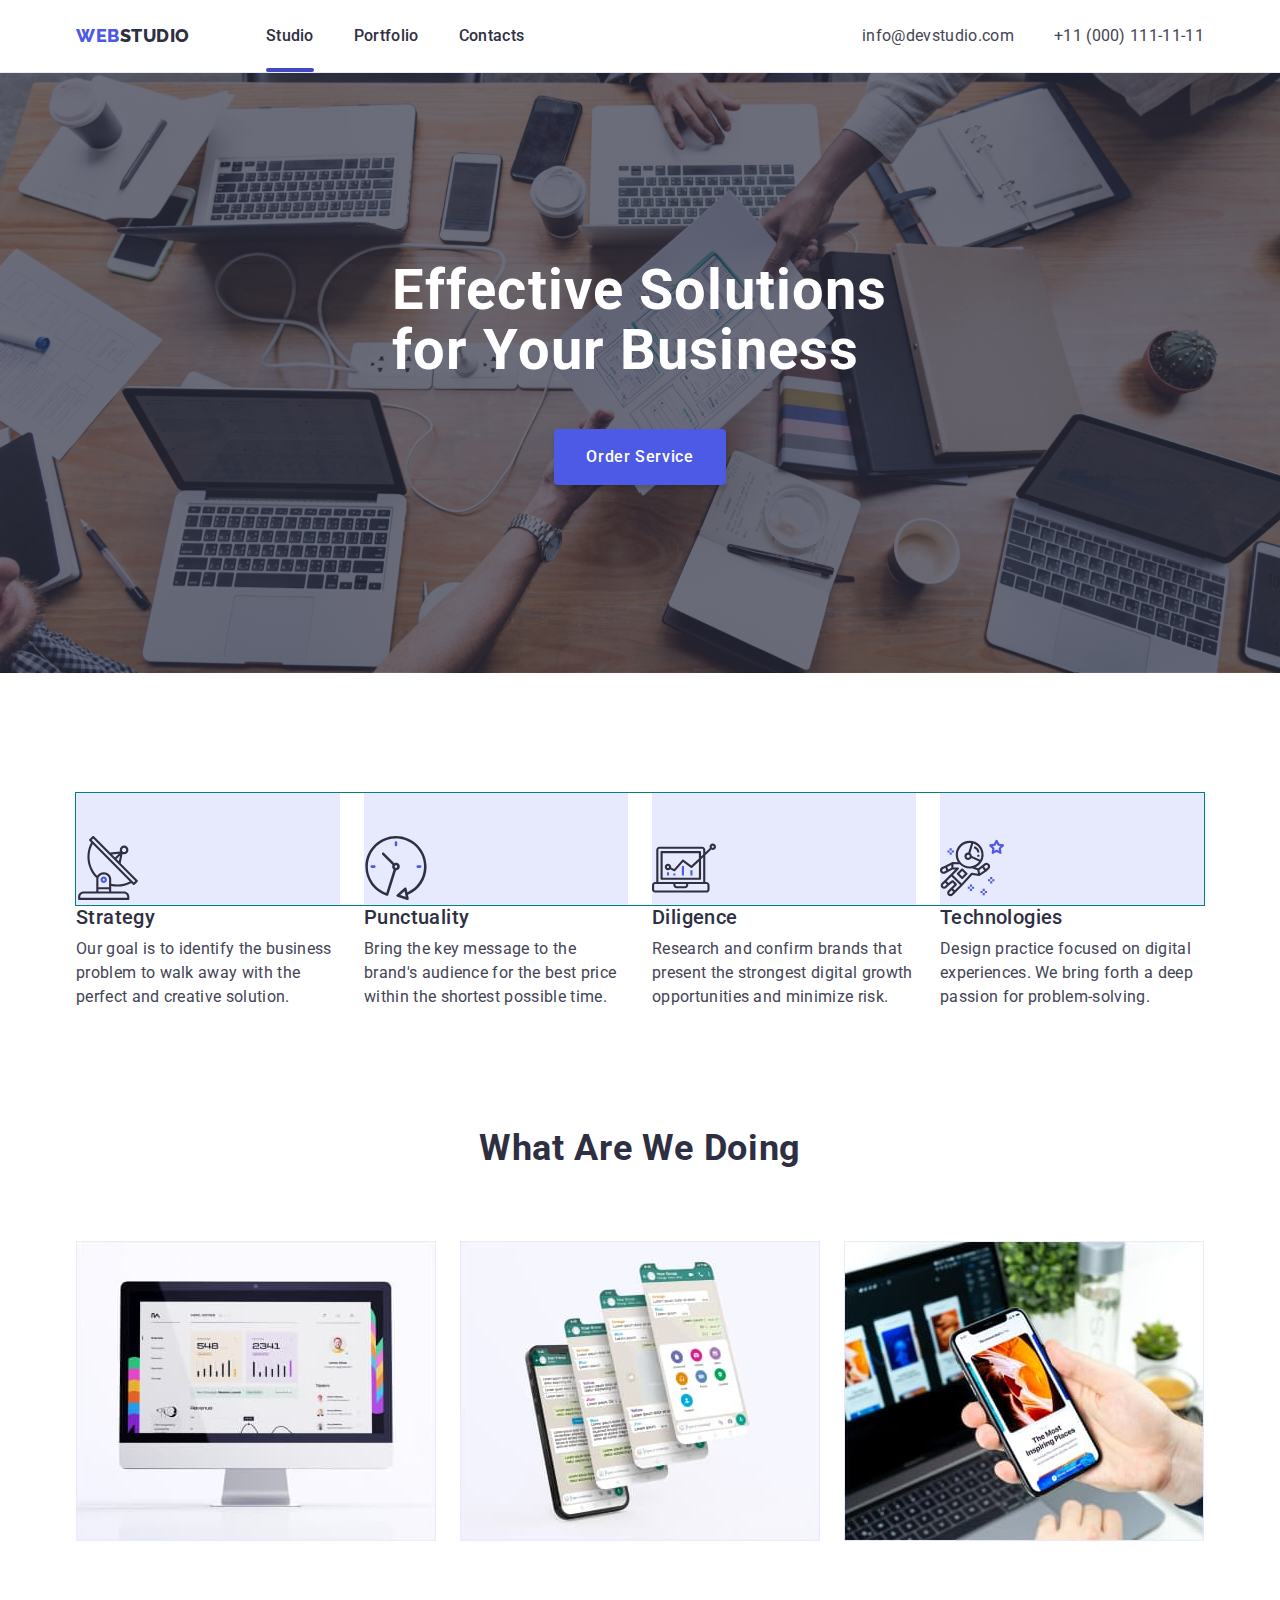
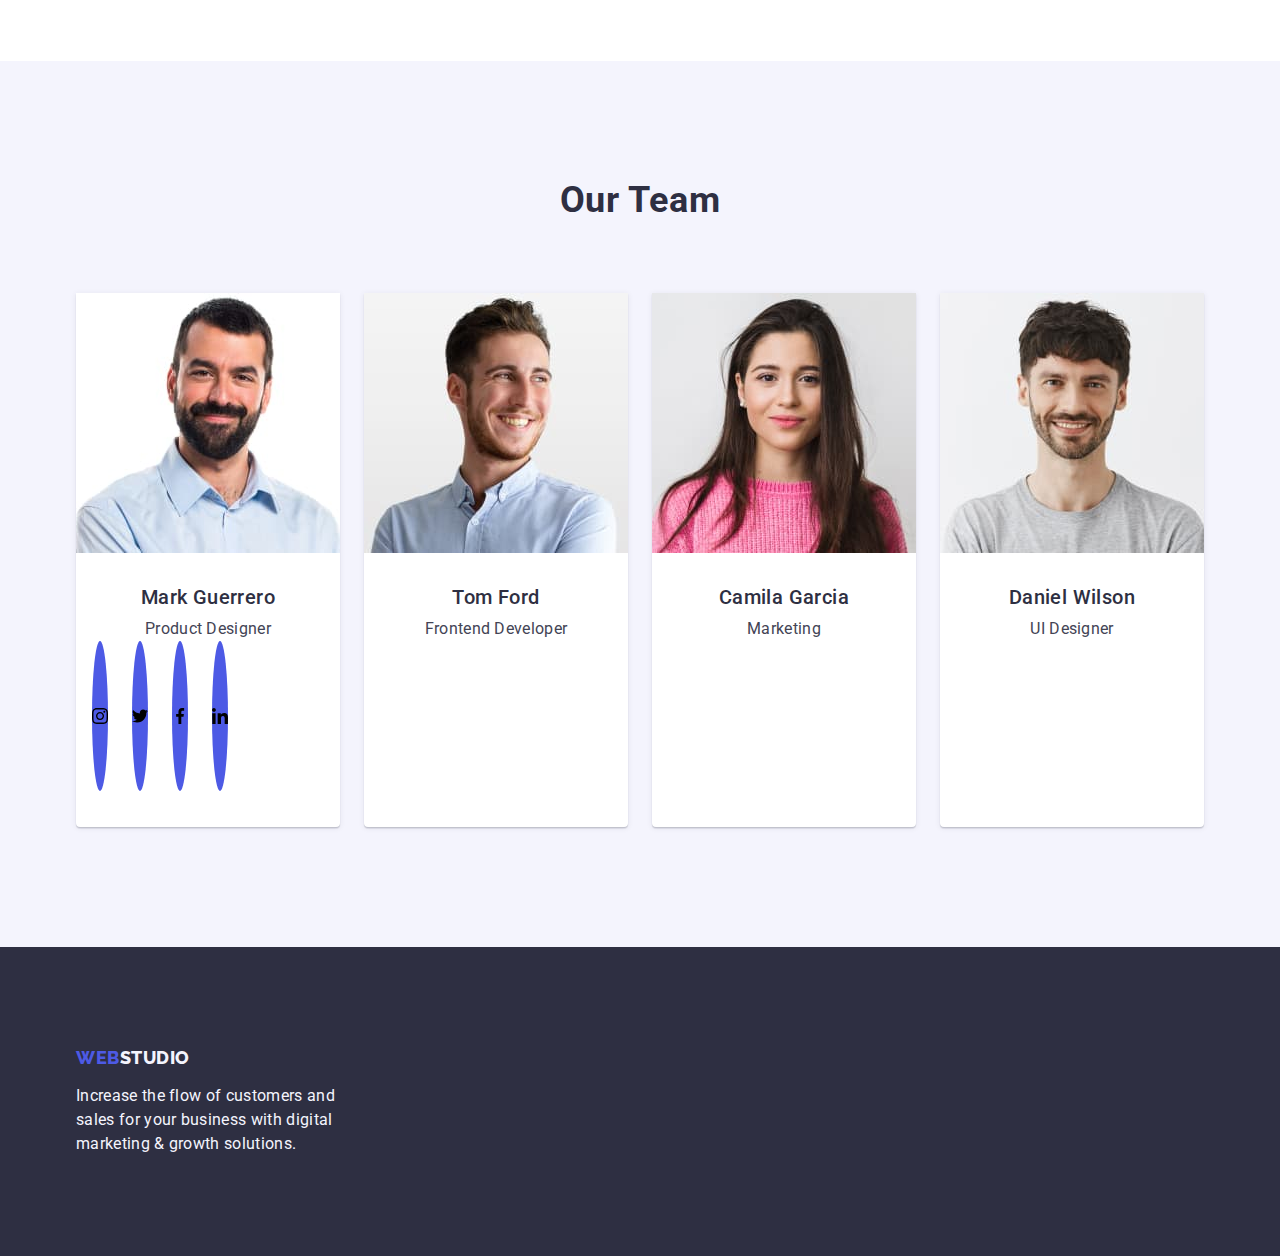
==== index.html @ b16d5a57 "44fuck44" ====
<!DOCTYPE html>
<html lang="en">
<head>
    <meta charset="UTF-8">
    <meta http-equiv="X-UA-Compatible" content="IE=edge">
    <meta name="viewport" content="width=device-width, initial-scale=1.0">
    <title>Homework</title>
<link rel="shortcut icon" href="./images/square-h-solid.svg" type="image/svg">
    <link rel="preconnect" href="https://fonts.googleapis.com">
<link rel="preconnect" href="https://fonts.gstatic.com" crossorigin>
<link href="https://fonts.googleapis.com/css2?family=Raleway:wght@800&family=Roboto:wght@400;500;700&display=swap" rel="stylesheet">
<link rel="stylesheet" href="https://cdn.jsdelivr.net/npm/modern-normalize@1.1.0/modern-normalize.min.css"/>
<link rel="stylesheet" href="./css/styles.css" />
</head>
<body>
    <!-- =============== HEADER =============== -->
<header class="page-header">
    <div class="container header-container">
        <nav class="page-nav">
            <a class="logo" href="./index.html" rel="noopener noreferrer">Web<span class="logo-span">Studio</span>
            </a>
            <ul class="nav-list">
                <li class="nav-item">
                    <a class="nav-link active" href="./index.html" rel="noopener noreferrer">Studio</a>
                </li>
                <li class="nav-item">
                    <a class="nav-link" href="./portfolio.html" rel="noopener noreferrer">Portfolio</a>
                </li>
                <li class="nav-item">
                    <a class="nav-link" href="" rel="noopener noreferrer">Contacts</a>
                </li>
            </ul>
        </nav>
              <address class="page-address">
            <ul class="address-list">
                <li class="address-item">
                    <a class="header-contacts" href="mailto:info@devstudio.com">info@devstudio.com</a>
                </li>
                <li class="address-item">
                    <a class="header-contacts" href="tel:+110001111111">+11 (000) 111-11-11</a>
                </li>
            </ul>
        </address>
    </div>
 </header>
<main>
    <!-- =============== HERO =============== -->
    <section class="hero-section">
      <div class="container">
        <h1 class="hero-title">Effective Solutions <br>for Your Business</h1>
    <button class="hero-btn" type="button">Order Service</button>
</div>
           </section>
    <!-- =============== ADVANTAGES =============== -->
    <section class="advantages-section">
       <div class="container">
        <div class="icon-container">
            <ul class="list-icon-adv">
                <li class="item-icon-adv">
                    <svg class="icon-adv" width="64" heigth="64">
                        <use href="./images/symbol-defs.svg#icon-antenna"></use>
                    </svg>
                </li>
            <li class="item-icon-adv">
                <svg class="icon-adv" width="64" heigth="64">
                    <use href="./images/symbol-defs.svg#icon-clock"></use>
                </svg>
            </li>
            <li class="item-icon-adv">
                <svg class="icon-adv" width="64" heigth="64">
                    <use href="./images/symbol-defs.svg#icon-diagram"></use>
                </svg>
            </li>
            <li class="item-icon-adv">
                <svg class="icon-adv" width="64" heigth="64">
                    <use href="./images/symbol-defs.svg#icon-astronaut"></use>
                </svg>
            </li>
            </ul>
        </div>
        <h2 class="visually-hidden">ADVANTAGES</h2>
        <ul class="advantages-list">
            <li class="advantages-item icon-antena">
                <h3 class="advantages-title">
                    Strategy
                </h3>
                <p class="advantages-suptitle">Our goal is to identify the business
                    problem to walk away with the perfect and creative solution. </p>
            </li>
            <li class="advantages-item">
                <h3 class="advantages-title">
                    Punctuality
                </h3>
                <p class="advantages-suptitle">Bring the key message to the brand's audience for the best price within the
                    shortest possible time.</p>
            </li>
            <li class="advantages-item">
                <h3 class="advantages-title">
                    Diligence
                </h3>
                <p class="advantages-suptitle">Research and confirm brands that present the strongest digital growth
                    opportunities and minimize risk.</p>
            </li>
            <li class="advantages-item">
                <h3 class="advantages-title">
                    Technologies
                </h3>
                <p class="advantages-suptitle">Design practice focused on digital experiences. We bring forth a deep passion for
                    problem-solving.</p>
            </li>
        </ul>
       </div>
    </section>
    <!-- =============== ACTIVITY =============== -->
    <section class="activity-section">
        <div class="container">
            <h2 class="activity-title">What are we doing</h2>
            <ul class="activity-list">
                <li class="activity-item">
                    <img class="activity-img" src="./images/image1.jpg" alt="computer's version" width="360">
                </li>
                <li class="activity-item">
                    <img class="activity-img" src="./images/image2.jpg" alt="massenger's version" width="360">
                </li>
                <li class="activity-item">
                    <img class="activity-img" src="./images/image3.jpg" alt="mobile's version" width="360">
                </li>
            </ul>
        </div>
        </section>
    <!-- =============== OUR TEAM =============== -->
    <section class="team-section">
        <div class="container">
<h2 class="team-title">Our Team</h2>
<ul class="team-list">
    <li class="team-item">
        <img class="team-img" src="./images/image4.jpg" alt="Mark's photo" width="264">
        <div class="names-container">
            <h3 class="team-name">Mark Guerrero</h3>
            <p class="team-suptitle">Product Designer</p>
       <div class="social-icons-container">
        <ul class="social-list-team">
            <li class="social-item-team">
                <svg class="social-icon-team" width="16" heigth="16">
                    <use href="./images/symbol-defs.svg#icon-instagram"></use>
                </svg>
            </li>
            <li class="social-item-team">
                <svg class="social-icon-team" width="16" heigth="16">
                    <use href="./images/symbol-defs.svg#icon-twitter"></use>
                </svg>
            </li>
            <li class="social-item-team">
                <svg class="social-icon-team" width="16" heigth="16">
                    <use href="./images/symbol-defs.svg#icon-facebook"></use>
                </svg>
            </li>
            <li class="social-item-team">
                <svg class="social-icon-team" width="16" heigth="16">
                    <use href="./images/symbol-defs.svg#icon-linkedin"></use>
                </svg>
            </li>
        </ul>
       </div>
        </div>
    </li>
    <li class="team-item">
        <img class="team-img" src="./images/image5.jpg" alt="Tom's photo" width="264">
       <div class="names-container">
        <h3 class="team-name">Tom Ford</h3>
    <p class="team-suptitle">Frontend Developer</p>
</div>
    </li>
    <li class="team-item">
        <img class="team-img" src="./images/image6.jpg" alt="Camila's photo" width="264">
       <div class="names-container">
        <h3 class="team-name">Camila Garcia</h3>
        <p class="team-suptitle">Marketing</p>
       </div>
    </li>
    <li class="team-item">
        <img class="team-img" src="./images/image7.jpg" alt="Daniel's photo" width="264">
       <div class="names-container">
         <h3 class="team-name">Daniel Wilson</h3>
        <p class="team-suptitle">UI Designer</p>
       </div>
    </li>
</ul>
        </div>

    </section>
</main>
<!-- =============== FOOTER =============== -->
    <footer class="footer-section">
       <div class="container">
        <a class="logo-foot" href="./index.html" rel="noopener noreferrer">Web<span class="footer-logo">Studio</span>
        </a>
        <p class="footer-suptitle">Increase the flow of customers and sales for your business with digital marketing & growth
            solutions.</p>
       </div>
    </footer>
 
</body>
</html>
---- css/styles.css ----
:root 
{--main-bg-color: #FFFFFF;
--iris-btn-background: #4D5AE5;
--main-text-color: #2E2F42;
--slate-contacts-color: #434455;
--hover-ocean-color: #404BBF;
--cloud-suptitle-light: #F4F4FD;
--portfolio-button-shadow: #e7e9fc;}

body 
{font-family: "Roboto", sans-serif;
    background-color: var(--main-bg-color);
    color: var(--slate-contacts-color);
font-style: normal;}

a {text-decoration: none;
  }
ul, ol {
  list-style-type: none;
  margin: 0;
  padding: 0;}
h1,
h2,
h3,
h4,
h5,
h6,
p {margin: 0;}

img {overflow: hidden;}

.container 
{ width: 1158px;
margin: 0 auto;
padding: 0 15px;

/* outline: 2px solid teal; */
}

    /* ========= HEADER ========= */
   .page-header 
   {border-bottom: 1px solid var(--portfolio-button-shadow); }
   
   .header-container 
 {
  padding: 0 15px;
display: flex;
align-items: center;
}

.page-nav
{display: flex;
align-items: center;}

.logo 
{ margin-right: 76px;

  font-family: 'Raleway', sans-serif;
    font-weight: 800;
    font-size: 18px;
    line-height: 1.17;
    letter-spacing: 0.03em;
    text-transform: uppercase;
    color: var(--iris-btn-background);    }

    .logo-span
    {  font-family: 'Raleway', sans-serif;
        font-weight: 800;
        font-size: 18px;
        line-height: 1.17;
      letter-spacing: 0.03em;
        text-transform: uppercase;  

        color: var(--main-text-color);
      }

.nav-list
{display: flex;
gap: 40px;

}

.nav-item {}

 .nav-link 
 { padding-top: 24px;
  padding-bottom: 24px;
  display: block;

  position: relative;

  font-weight: 500;
    font-size: 16px;
    line-height: 1.5;
    letter-spacing: 0.02em;
  
    color: var(--main-text-color);}

    .nav-link:hover,
        .nav-link:focus 
        {color: var(--hover-ocean-color);}

  .active::after {
  content: "";
   background-color: var(--hover-ocean-color);
   left: 0;
   margin-top: 20px;
   display: block;
  position: absolute;
   width: 100%;
   border-radius: 2px;
   height: 4px;                }

    .page-address
    {font-style: normal;
      margin-left: auto;
  }

    .address-list {display: flex; 
    gap: 40px; 
   }
      
    .header-contacts
    {   font-weight: 400;
        font-size: 16px;
        line-height: 1.5;
        letter-spacing: 0.02em;
        color: var(--slate-contacts-color);
     }

.header-contacts:hover,
.header-contacts:focus 
{color: var(--hover-ocean-color);}

        /* ========= HERO ========= */

 .hero-section
   {background-color: var(--main-text-color);
  background-image: linear-gradient(rgba(46, 47, 66, 0.7),
      rgba(46, 47, 66, 0.7)), url(../images/people-office.png);
  background-repeat: no-repeat;
  background-position: center;
  background-size: cover;

  padding: 188px 0;
  max-width: 1440px;
  margin: 0 auto;
  }  
    /* linear-gradient(to bottom, rgba(46, 47, 66, 0.7)), */

 .hero-title 
  {font-weight: 700;
    font-size: 56px;
    line-height: 1.07;
    max-width: 496px;
    letter-spacing: 0.02em;
    color: var(--main-bg-color);
  margin: 0 auto;
}

    .hero-btn
    {font-family: "Roboto", sans-serif;
    display: inline-block;
  margin: 0 auto;
border: none;
  margin-top: 48px;
  display: block;
  
font-weight: 500;
    font-size: 16px;
  line-height: 1.5;
    letter-spacing: 0.04em;
  color: var(--main-bg-color);
    background-color: var(--iris-btn-background);
    cursor: pointer; 
box-shadow: 0px 4px 4px rgba(0, 0, 0, 0.15);
      border-radius: 4px;
     padding: 16px 32px;
     height: 56px;
     min-width: 169px;
   }
                  
  .hero-btn:hover,
  .hero-btn:focus
        { background-color: var(--hover-ocean-color);
        border: 1px solid transparent;} 

        /* ========= ADVANTAGES ========= */
  .advantages-section 
  {padding-top: 120px;
  padding-bottom: 120px; }

  .icon-container
  {align-items: center;
    justify-content: center;}

  .list-icon-adv
  {display: flex;
  gap: 24px;
outline: 1px solid teal;}

.item-icon-adv
{width: 264px;
height: 112px;
background-color: var(--portfolio-button-shadow);}

.icon-adv
{}


.visually-hidden
 {position: absolute;
  width: 1px;
  height: 1px;
  margin: -1px;
  border: 0;
  padding: 0;
  white-space: nowrap;
  clip-path: inset(100%);
  clip: rect(0 0 0 0);
  overflow: hidden;}

        .advantages-list 
        {display: flex;
            gap: 24px;
          
          }

  .advantages-item {width: 264px;}

  /* .advantages-item::before
  {content: "";
    display: block;
    height: 112px;
  
        background-position: center;
      background-size: contain;
      background-repeat: no-repeat;
    background-color: var(--cloud-suptitle-light);  }

.icon-antena::before
{background-image: url(../images/antenna.svg);} */

        .advantages-title
        {font-weight: 500;
          font-size: 20px;
          line-height: 1.2;
          letter-spacing: 0.02em;      
          color: var(--main-text-color);
        margin-bottom: 8px;}

          .advantages-suptitle
          {font-weight: 400;
            font-size: 16px;
            line-height: 1.5;
           letter-spacing: 0.02em;
           color: var(--slate-contacts-color);}

           /* ========= ACTIVITY ========= */
.activity-section {padding-bottom: 120px;}

.activity-title
{font-weight: 700;
  font-size: 36px;
  line-height: 1.11;
  text-align: center;
  letter-spacing: 0.02em;
  text-transform: capitalize;
  color: var(--main-text-color);
margin-bottom: 72px;}

.activity-list
 {
   display: flex;
   gap: 24px;
 }
 
 .activity-img 
 {display: block;}

 /* ========= OUR TEAM ========= */
.team-section 
{background-color: var(--cloud-suptitle-light);
 padding-top: 120px;
 padding-bottom: 120px; 
}

.team-title
{font-weight: 700;
  font-size: 36px;
  line-height: 1.11;
  text-align: center;
  letter-spacing: 0.02em;
  text-transform: capitalize;
  color: var(--main-text-color);
margin-bottom: 72px;}

  .team-list  
  {display: flex;
     gap: 24px;   }
  
.team-img 
{display: block;}

  .team-item {background-color: var(--main-bg-color);
    border-radius: 0px 0px 4px 4px;
    box-shadow: 0px 1px 6px rgba(46, 47, 66, 0.08), 
    0px 1px 1px rgba(46, 47, 66, 0.16),
   0px 2px 1px rgba(46, 47, 66, 0.08);

  width: calc((100% - 72px) / 4);}

.names-container 
{padding: 32px 16px;}

  .team-name
  {font-weight: 500;
    font-size: 20px;
    line-height: 24px;
    text-align: center;
    letter-spacing: 0.02em;
      color: var(--main-text-color);
   
  margin-bottom: 8px;}

      .team-suptitle
      {font-weight: 400;
      font-size: 16px;
    line-height: 24px;
     text-align: center;
    letter-spacing: 0.02em;
      color: var(--slate-contacts-color);}

      .social-icons-container
      {width: 192px;
}

.social-list-team {
  display: flex;
  gap: 24px;
  width: 192px;

  }
  .social-icon-team
  {background-color: var(--iris-btn-background);
    border-radius: 50%;

   }

/* ========= FOOTER ========= */
.footer-section
{background-color: var(--main-text-color);
padding: 100px 0 ;
}

.logo-foot
{font-family: 'Raleway', sans-serif;
  font-weight: 800;
  font-size: 18px;
  line-height: 1.17;
  letter-spacing: 0.03em;
  text-transform: uppercase;
  color: var(--iris-btn-background);
display: inline-block;

margin-bottom: 16px;
}

  .footer-logo
  {font-family: 'Raleway', sans-serif;
    font-weight: 800;
    font-size: 18px;
    line-height: 1.17;
         letter-spacing: 0.03em;
    text-transform: uppercase;
      color: var(--cloud-suptitle-light);}

  .footer-suptitle
  {font-weight: 400;
    font-size: 16px;
    line-height: 1.5; 
    letter-spacing: 0.02em;
    color: var(--cloud-suptitle-light);
  width: 264px;
}

    /* ========= PORTFOLIO ========= */
.portfolio-section 
{padding-top: 96px;
  padding-bottom: 120px;}

.portfolio-btn-list 
{display: flex;
justify-content: center;
  gap: 24px;
margin-bottom: 72px;
}
  
.portfolio-btn
    {font-family: "Roboto", sans-serif;
      display: inline-block;
      font-weight: 500;
      font-size: 16px;
      line-height: 1.5;
      letter-spacing: 0.04em;
  border-radius: 4px;
          color: var(--iris-btn-background);
        background-color: var(--cloud-suptitle-light);
      cursor: pointer;
    padding: 12px 24px; 
  border: 1px solid #E7E9FC;
        }

      .portfolio-btn:hover,
      .portfolio-btn:focus
      {background-color: var(--hover-ocean-color);
        color: var(--main-bg-color); 
    box-shadow: 0px 3px 1px rgba(0, 0, 0, 0.1), 
    0px 2px 1px rgba(0, 0, 0, 0.08), 
    0px 2px 2px rgba(0, 0, 0, 0.12);
       border: transparent;
       }

.portfolio-image-list
{display: flex;
flex-wrap: wrap;
column-gap: 24px;
row-gap: 48px;}

.portfolio-image
{display: block;}

.port-text-container 
{padding: 32px 16px;
border: 1px solid var(--portfolio-button-shadow);
border-top: none;}

.portfolio-image-item
{border: 1px solid var(--portfolio-button-shadow);
  width: calc((100% - 48px) / 3);
}

.portfolio-image-title
{font-weight: 500;
  font-size: 20px;
  line-height: 1.2;
  letter-spacing: 0.02em;
  color: var(--main-text-color);
margin-bottom: 8px;}

  .portfolio-image-suptitle
  {font-weight: 400;
    font-size: 16px;
    line-height: 1.5;
      letter-spacing: 0.02em;
      color: var(--slate-contacts-color);
    }
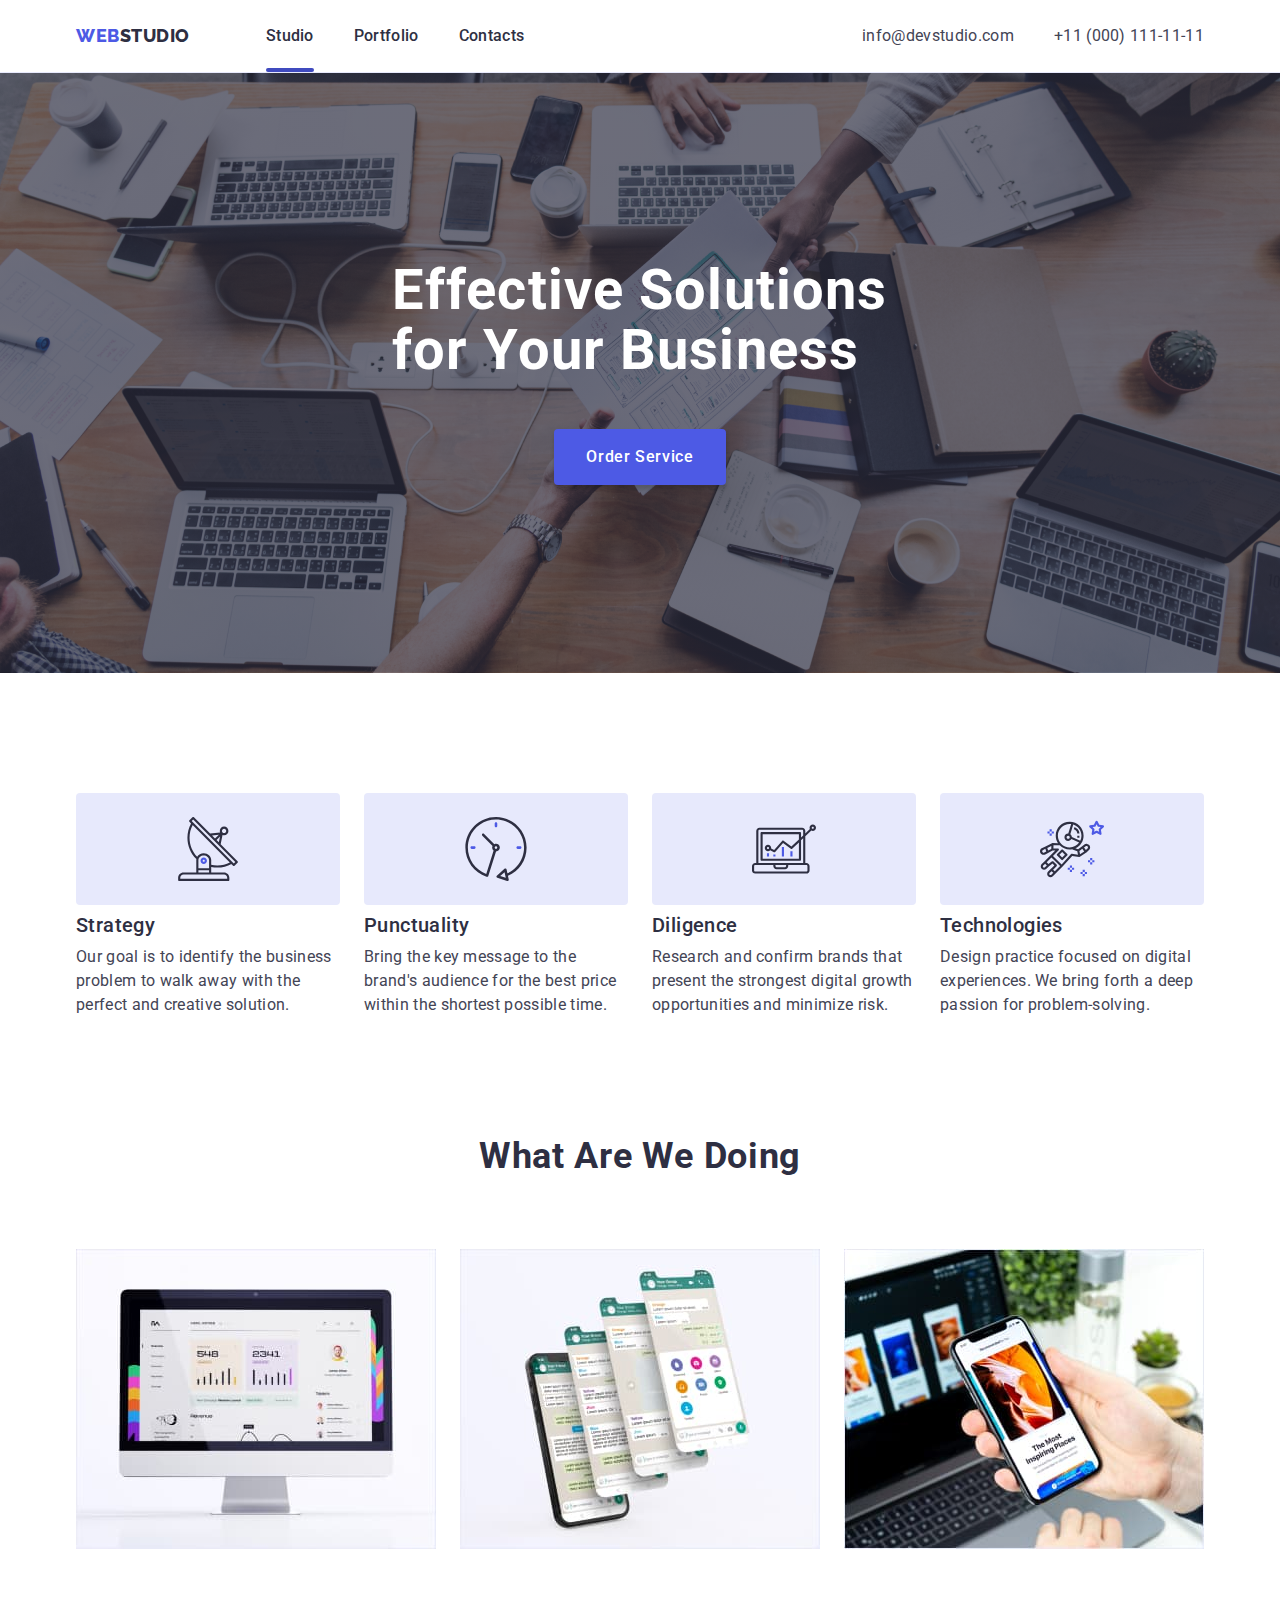
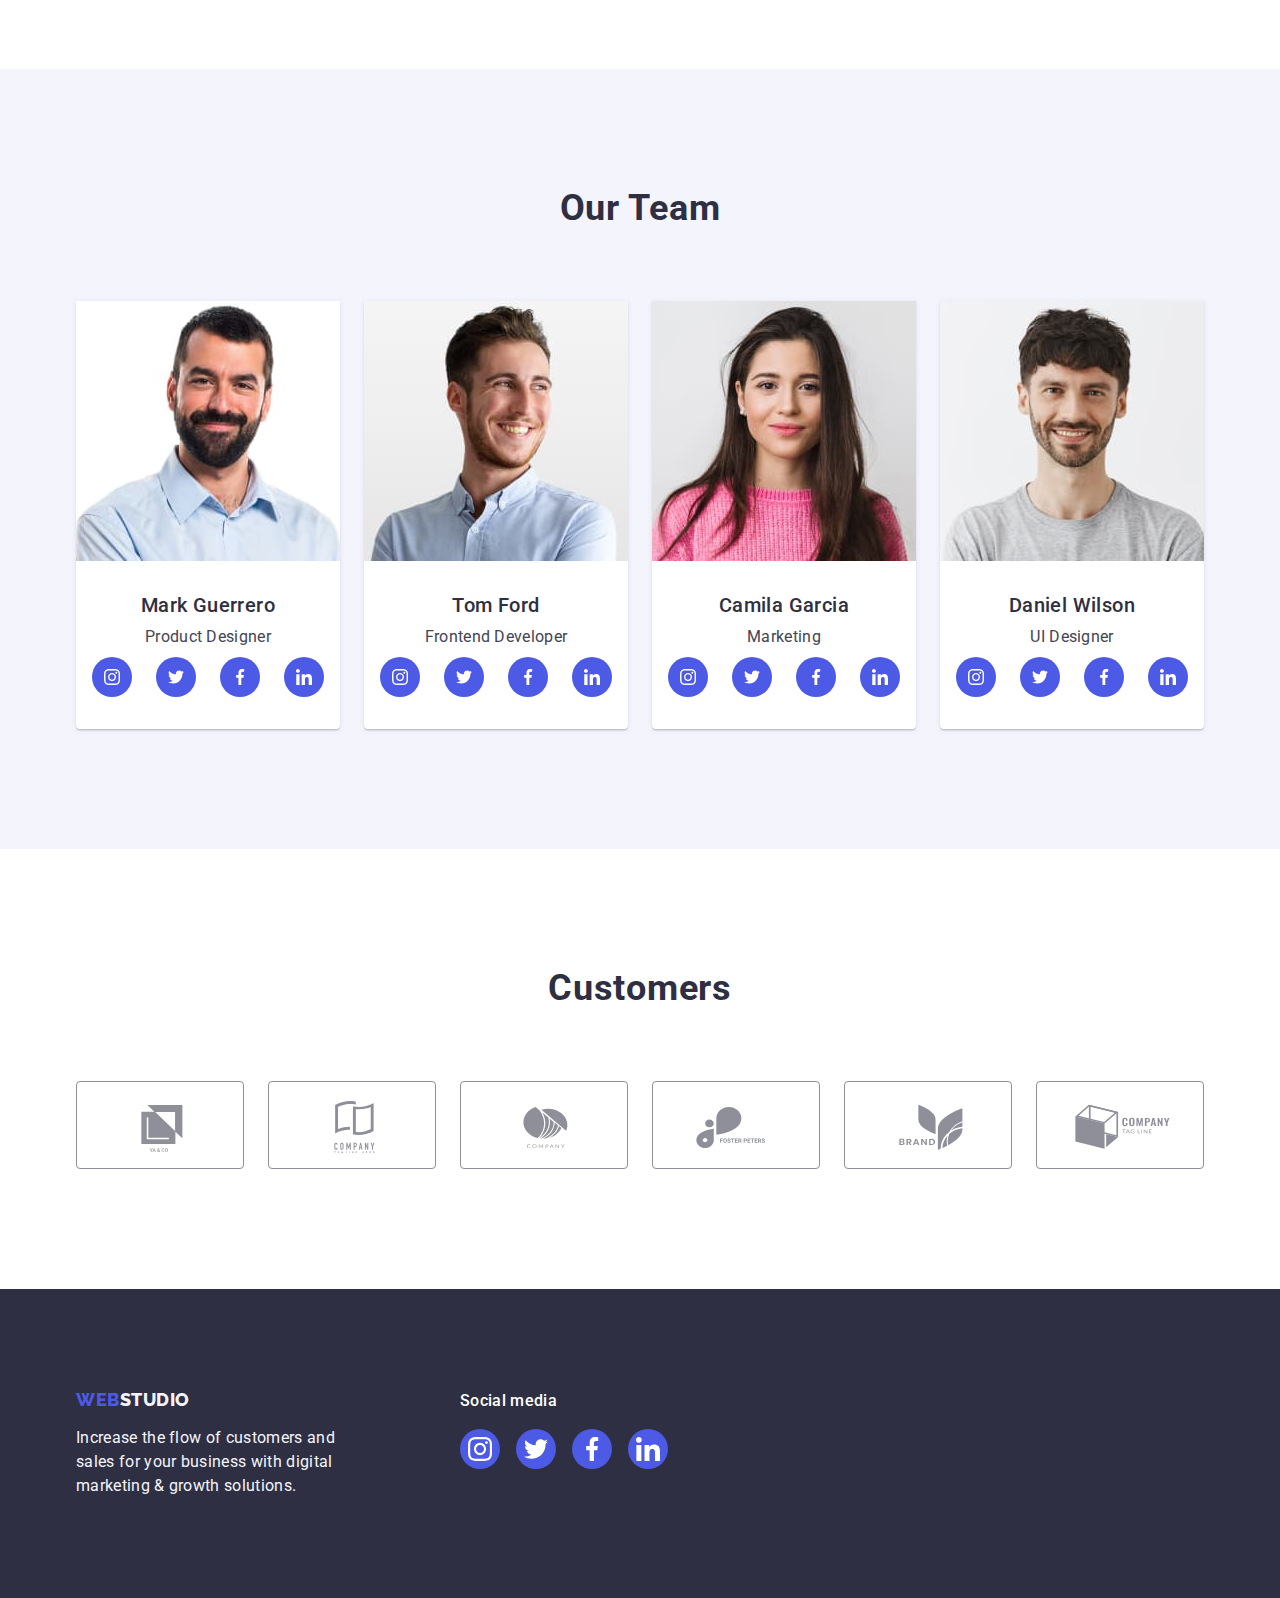
==== commit 1e1bf650: "4444" ====
--- a/index.html
+++ b/index.html
@@ -17,7 +17,7 @@
 <header class="page-header">
     <div class="container header-container">
         <nav class="page-nav">
-            <a class="logo" href="./index.html" rel="noopener noreferrer">Web<span class="logo-span">Studio</span>
+            <a class="logo .icon-compass" href="./index.html" rel="noopener noreferrer">Web<span class="logo-span">Studio</span>
             </a>
             <ul class="nav-list">
                 <li class="nav-item">
@@ -54,33 +54,13 @@
     <!-- =============== ADVANTAGES =============== -->
     <section class="advantages-section">
        <div class="container">
-        <div class="icon-container">
-            <ul class="list-icon-adv">
-                <li class="item-icon-adv">
-                    <svg class="icon-adv" width="64" heigth="64">
-                        <use href="./images/symbol-defs.svg#icon-antenna"></use>
-                    </svg>
-                </li>
-            <li class="item-icon-adv">
-                <svg class="icon-adv" width="64" heigth="64">
-                    <use href="./images/symbol-defs.svg#icon-clock"></use>
-                </svg>
-            </li>
-            <li class="item-icon-adv">
-                <svg class="icon-adv" width="64" heigth="64">
-                    <use href="./images/symbol-defs.svg#icon-diagram"></use>
-                </svg>
-            </li>
-            <li class="item-icon-adv">
-                <svg class="icon-adv" width="64" heigth="64">
-                    <use href="./images/symbol-defs.svg#icon-astronaut"></use>
-                </svg>
-            </li>
-            </ul>
-        </div>
-        <h2 class="visually-hidden">ADVANTAGES</h2>
+               <h2 class="visually-hidden">ADVANTAGES</h2>
         <ul class="advantages-list">
             <li class="advantages-item icon-antena">
+                <div class="icon-container">
+                    <svg class="icon-adv" width="64" heigth="64">
+                        <use href="./images/icons.svg#icon-antenna"></use>
+                    </svg></div>
                 <h3 class="advantages-title">
                     Strategy
                 </h3>
@@ -88,6 +68,11 @@
                     problem to walk away with the perfect and creative solution. </p>
             </li>
             <li class="advantages-item">
+                <div class="icon-container">
+                    <svg class="icon-adv" width="64" heigth="64">
+                        <use href="./images/icons.svg#icon-clock"></use>
+                    </svg>
+                </div>
                 <h3 class="advantages-title">
                     Punctuality
                 </h3>
@@ -95,6 +80,11 @@
                     shortest possible time.</p>
             </li>
             <li class="advantages-item">
+                <div class="icon-container">
+                    <svg class="icon-adv" width="64" heigth="64">
+                        <use href="./images/icons.svg#icon-diagram"></use>
+                    </svg>
+                </div>
                 <h3 class="advantages-title">
                     Diligence
                 </h3>
@@ -102,6 +92,11 @@
                     opportunities and minimize risk.</p>
             </li>
             <li class="advantages-item">
+                <div class="icon-container">
+                    <svg class="icon-adv" width="64" heigth="64">
+                        <use href="./images/icons.svg#icon-astronaut"></use>
+                    </svg>
+                </div>
                 <h3 class="advantages-title">
                     Technologies
                 </h3>
@@ -138,30 +133,53 @@
         <div class="names-container">
             <h3 class="team-name">Mark Guerrero</h3>
             <p class="team-suptitle">Product Designer</p>
-       <div class="social-icons-container">
-        <ul class="social-list-team">
-            <li class="social-item-team">
-                <svg class="social-icon-team" width="16" heigth="16">
-                    <use href="./images/symbol-defs.svg#icon-instagram"></use>
-                </svg>
-            </li>
-            <li class="social-item-team">
-                <svg class="social-icon-team" width="16" heigth="16">
-                    <use href="./images/symbol-defs.svg#icon-twitter"></use>
-                </svg>
-            </li>
-            <li class="social-item-team">
-                <svg class="social-icon-team" width="16" heigth="16">
-                    <use href="./images/symbol-defs.svg#icon-facebook"></use>
-                </svg>
-            </li>
-            <li class="social-item-team">
-                <svg class="social-icon-team" width="16" heigth="16">
-                    <use href="./images/symbol-defs.svg#icon-linkedin"></use>
-                </svg>
-            </li>
-        </ul>
-       </div>
+            <!-- =============== SOCIAL's 4 icons =============== -->
+                                    <ul class="social-list-team">
+                <li class="social-item-team">
+                    <a class="social-link-team" 
+                    href=""  
+                    rel="noopener noreferrer" 
+                    target="_blank"
+                    aria-label="link to instagram">
+                        <svg class="social-icon-team" width="16" height="16">
+                            <use href="./images/icons.svg#icon-instagram"></use>
+                        </svg>
+                    </a>
+                </li>
+                <li class="social-item-team">
+                    <a class="social-link-team" 
+                    href="" r
+                    el="noopener noreferrer" 
+                    target="_blank"
+                    aria-label="link to twitter">
+                        <svg class="social-icon-team" width="16" height="16">
+                            <use href="./images/icons.svg#icon-twitter"></use>
+                        </svg>
+                    </a>
+                </li>
+                <li class="social-item-team">
+                    <a class="social-link-team" 
+                    href="" r
+                    el="noopener noreferrer" 
+                    target="_blank"
+                    aria-label="link to facebook">
+                        <svg class="social-icon-team" width="16" height="16">
+                            <use href="./images/icons.svg#icon-facebook"></use>
+                        </svg>
+                    </a>            
+                </li>
+                              <li class="social-item-team">
+                    <a class="social-link-team" 
+                    href="" r
+                    el="noopener noreferrer" 
+                    target="_blank"
+                    aria-label="link to linkedin">
+                        <svg class="social-icon-team" width="16" height="16">
+                            <use href="./images/icons.svg#icon-linkedin"></use>
+                        </svg>
+                    </a>
+                            </li>
+            </ul>
         </div>
     </li>
     <li class="team-item">
@@ -169,6 +187,53 @@
        <div class="names-container">
         <h3 class="team-name">Tom Ford</h3>
     <p class="team-suptitle">Frontend Developer</p>
+    <!-- =============== SOCIAL's 4 icons =============== -->
+                                  <ul class="social-list-team">
+                <li class="social-item-team">
+                    <a class="social-link-team" 
+                    href=""  
+                    rel="noopener noreferrer" 
+                    target="_blank"
+                    aria-label="link to instagram">
+                        <svg class="social-icon-team" width="16" height="16">
+                            <use href="./images/icons.svg#icon-instagram"></use>
+                        </svg>
+                    </a>
+                </li>
+                <li class="social-item-team">
+                    <a class="social-link-team" 
+                    href="" r
+                    el="noopener noreferrer" 
+                    target="_blank"
+                    aria-label="link to twitter">
+                        <svg class="social-icon-team" width="16" height="16">
+                            <use href="./images/icons.svg#icon-twitter"></use>
+                        </svg>
+                    </a>
+                </li>
+                <li class="social-item-team">
+                    <a class="social-link-team" 
+                    href="" r
+                    el="noopener noreferrer" 
+                    target="_blank"
+                    aria-label="link to facebook">
+                        <svg class="social-icon-team" width="16" height="16">
+                            <use href="./images/icons.svg#icon-facebook"></use>
+                        </svg>
+                    </a>            
+                </li>
+                              <li class="social-item-team">
+                    <a class="social-link-team" 
+                    href="" r
+                    el="noopener noreferrer" 
+                    target="_blank"
+                    aria-label="link to linkedin">
+                        <svg class="social-icon-team" width="16" height="16">
+                            <use href="./images/icons.svg#icon-linkedin"></use>
+                        </svg>
+                    </a>
+                            </li>
+            </ul>
 </div>
     </li>
     <li class="team-item">
@@ -176,6 +241,37 @@
        <div class="names-container">
         <h3 class="team-name">Camila Garcia</h3>
         <p class="team-suptitle">Marketing</p>
+        <!-- =============== SOCIAL's 4 icons =============== -->
+                                  <ul class="social-list-team">
+            <li class="social-item-team">
+                <a class="social-link-team" href="" rel="noopener noreferrer" target="_blank" aria-label="link to instagram">
+                    <svg class="social-icon-team" width="16" height="16">
+                        <use href="./images/icons.svg#icon-instagram"></use>
+                    </svg>
+                </a>
+            </li>
+            <li class="social-item-team">
+                <a class="social-link-team" href="" r el="noopener noreferrer" target="_blank" aria-label="link to twitter">
+                    <svg class="social-icon-team" width="16" height="16">
+                        <use href="./images/icons.svg#icon-twitter"></use>
+                    </svg>
+                </a>
+            </li>
+            <li class="social-item-team">
+                <a class="social-link-team" href="" r el="noopener noreferrer" target="_blank" aria-label="link to facebook">
+                    <svg class="social-icon-team" width="16" height="16">
+                        <use href="./images/icons.svg#icon-facebook"></use>
+                    </svg>
+                </a>
+            </li>
+            <li class="social-item-team">
+                <a class="social-link-team" href="" r el="noopener noreferrer" target="_blank" aria-label="link to linkedin">
+                    <svg class="social-icon-team" width="16" height="16">
+                        <use href="./images/icons.svg#icon-linkedin"></use>
+                    </svg>
+                </a>
+            </li>
+        </ul>
        </div>
     </li>
     <li class="team-item">
@@ -183,20 +279,137 @@
        <div class="names-container">
          <h3 class="team-name">Daniel Wilson</h3>
         <p class="team-suptitle">UI Designer</p>
+        <!-- =============== SOCIAL's 4 icons =============== -->
+                                  <ul class="social-list-team">
+            <li class="social-item-team">
+                <a class="social-link-team" href="" rel="noopener noreferrer" target="_blank" aria-label="link to instagram">
+                    <svg class="social-icon-team" width="16" height="16">
+                        <use href="./images/icons.svg#icon-instagram"></use>
+                    </svg>
+                </a>
+            </li>
+            <li class="social-item-team">
+                <a class="social-link-team" href="" rel="noopener noreferrer" target="_blank" aria-label="link to twitter">
+                    <svg class="social-icon-team" width="16" height="16">
+                        <use href="./images/icons.svg#icon-twitter"></use>
+                    </svg>
+                </a>
+            </li>
+            <li class="social-item-team">
+                <a class="social-link-team" href="" rel="noopener noreferrer" target="_blank" aria-label="link to facebook">
+                    <svg class="social-icon-team" width="16" height="16">
+                        <use href="./images/icons.svg#icon-facebook"></use>
+                    </svg>
+                </a>
+            </li>
+            <li class="social-item-team">
+                <a class="social-link-team" href="" rel="noopener noreferrer" target="_blank" aria-label="link to linkedin">
+                    <svg class="social-icon-team" width="16" height="16">
+                        <use href="./images/icons.svg#icon-linkedin"></use>
+                    </svg>
+                </a>
+            </li>
+        </ul>
        </div>
     </li>
 </ul>
         </div>
-
     </section>
+<!-- =============== CUSTOMERS =============== -->
+<section class="customers-section">
+    <div class="container">
+        <h2 class="customers-title">Customers</h2>
+        <ul class="customers-list">
+            <li class="customers-item">
+                <a class="customers-link" href="" rel="noopener noreferrer" target="_blank">
+                    <svg class="customers-icon" width="104" height="56">
+                        <use href="./images/icons.svg#icon-logo_cust1"></use>
+                    </svg>
+                </a>
+            </li>
+            <li class="customers-item">
+                 <a class="customers-link" href="" rel="noopener noreferrer" target="_blank">
+                    <svg class="customers-icon" width="104" height="56">
+                    <use href="./images/icons.svg#icon-logo_cust2"></use>
+                    </svg>
+                </a>
+            </li>
+            <li class="customers-item">
+                 <a class="customers-link" href="" rel="noopener noreferrer" target="_blank">
+                    <svg class="customers-icon" width="104" height="56">
+                        <use href="./images/icons.svg#icon-logo_cust3"></use>
+                    </svg>
+                </a>
+            </li>
+            <li class="customers-item">
+                 <a class="customers-link" href="" rel="noopener noreferrer" target="_blank">
+                    <svg class="customers-icon" width="104" height="56">
+                        <use href="./images/icons.svg#icon-logo_cust4"></use>
+                    </svg>
+                </a>
+            </li>
+            <li class="customers-item">
+                 <a class="customers-link" href="" rel="noopener noreferrer" target="_blank">
+                    <svg class="customers-icon" width="104" height="56">
+                        <use href="./images/icons.svg#icon-logo_cust5"></use>
+                    </svg>
+                </a>
+            </li>
+            <li class="customers-item">
+                 <a class="customers-link" href="" rel="noopener noreferrer" target="_blank">
+                    <svg class="customers-icon" width="104" height="56">
+                    <use href="./images/icons.svg#icon-logo_cust6"></use>
+                    </svg>
+                </a>
+            </li>
+        </ul>
+    </div>
+</section>
 </main>
 <!-- =============== FOOTER =============== -->
     <footer class="footer-section">
-       <div class="container">
+       <div class="container footer-container">
+        <!-- ___________ logo + text _____________ -->
+      <div class="foot-logo-container">
         <a class="logo-foot" href="./index.html" rel="noopener noreferrer">Web<span class="footer-logo">Studio</span>
         </a>
         <p class="footer-suptitle">Increase the flow of customers and sales for your business with digital marketing & growth
             solutions.</p>
+      </div>
+            <!-- ____________ footer social ____________ -->
+           <div class="social-container">
+            <p class="footer-social-suptitle">Social media</p>
+            <ul class="social-list-foot">
+                <li class="social-item-foot">
+                    <a class="social-link-foot" href="" rel="noopener noreferrer" target="_blank" aria-label="link to instagram">
+                        <svg class="social-icon-foot" width="24" height="24">
+                            <use href="./images/icons.svg#icon-instagram"></use>
+                        </svg>
+                    </a>
+                </li>
+                <li class="social-item-foot">
+                    <a class="social-link-foot" href="" rel="noopener noreferrer" target="_blank" aria-label="link to twitter">
+                        <svg class="social-icon-foot" width="24" height="24">
+                            <use href="./images/icons.svg#icon-twitter"></use>
+                        </svg>
+                    </a>
+                </li>
+                <li class="social-item-foot">
+                    <a class="social-link-foot" href="" rel="noopener noreferrer" target="_blank" aria-label="link to facebook">
+                        <svg class="social-icon-foot" width="24" height="24">
+                            <use href="./images/icons.svg#icon-facebook"></use>
+                        </svg>
+                    </a>
+                </li>
+                <li class="social-item-foot">
+                    <a class="social-link-foot" href="" rel="noopener noreferrer" target="_blank" aria-label="link to linkedin">
+                        <svg class="social-icon-foot" width="24" height="24">
+                            <use href="./images/icons.svg#icon-linkedin"></use>
+                        </svg>
+                    </a>
+                </li>
+            </ul>
+           </div>
        </div>
     </footer>
  
--- a/css/styles.css
+++ b/css/styles.css
@@ -5,13 +5,17 @@
 --slate-contacts-color: #434455;
 --hover-ocean-color: #404BBF;
 --cloud-suptitle-light: #F4F4FD;
---portfolio-button-shadow: #e7e9fc;}
+--portfolio-button-shadow: #e7e9fc;
+--slate-customers-color: #8E8F99;
+--green-hover-icons: #31D0AA;
+--transition: 250ms cubic-bezier(0.4, 0, 0.2, 1);}
 
 body 
 {font-family: "Roboto", sans-serif;
     background-color: var(--main-bg-color);
     color: var(--slate-contacts-color);
-font-style: normal;}
+font-style: normal;
+}
 
 a {text-decoration: none;
   }
@@ -27,7 +31,10 @@
 h6,
 p {margin: 0;}
 
-img {overflow: hidden;}
+img {overflow: hidden;
+display: block;
+width: 100%;
+height: auto;}
 
 .container 
 { width: 1158px;
@@ -39,14 +46,18 @@
 
     /* ========= HEADER ========= */
    .page-header 
-   {border-bottom: 1px solid var(--portfolio-button-shadow); }
+   {border-bottom: 1px solid var(--portfolio-button-shadow); 
+  position: sticky;
+    top: -1px;
+    z-index: 999;
+    background-color: var(--main-bg-color);
+  }
    
    .header-container 
- {
-  padding: 0 15px;
+ {padding: 0 15px;
 display: flex;
 align-items: center;
-}
+ }
 
 .page-nav
 {display: flex;
@@ -63,7 +74,7 @@
     text-transform: uppercase;
     color: var(--iris-btn-background);    }
 
-    .logo-span
+.logo-span
     {  font-family: 'Raleway', sans-serif;
         font-weight: 800;
         font-size: 18px;
@@ -74,6 +85,20 @@
         color: var(--main-text-color);
       }
 
+             /* .header-container::before
+        {content: "";
+          display: block;
+          width: 22px;
+          height: 22px;
+          margin-right: 10px;
+         background-position: center;
+            background-size: contain;
+            background-repeat: no-repeat;
+          background-color: var(--iris-btn-background);
+        background-image: url(../images/compass-drafting-solid.svg);  } */
+      
+         
+
 .nav-list
 {display: flex;
 gap: 40px;
@@ -86,15 +111,15 @@
  { padding-top: 24px;
   padding-bottom: 24px;
   display: block;
-
   position: relative;
 
   font-weight: 500;
     font-size: 16px;
     line-height: 1.5;
     letter-spacing: 0.02em;
-  
-    color: var(--main-text-color);}
+    
+    color: var(--main-text-color);
+    transition: color var(--transition);}
 
     .nav-link:hover,
         .nav-link:focus 
@@ -126,6 +151,7 @@
         line-height: 1.5;
         letter-spacing: 0.02em;
         color: var(--slate-contacts-color);
+        transition: color var(--transition);
      }
 
 .header-contacts:hover,
@@ -178,6 +204,8 @@
      padding: 16px 32px;
      height: 56px;
      min-width: 169px;
+
+    transition: background-color var(--transition);
    }
                   
   .hero-btn:hover,
@@ -191,8 +219,14 @@
   padding-bottom: 120px; }
 
   .icon-container
-  {align-items: center;
-    justify-content: center;}
+  {background-color: var(--portfolio-button-shadow);
+  display: flex;
+    align-items: center;
+    justify-content: center;
+    border-radius: 4px;
+    margin-bottom: 8px;
+    width: 264px;
+    height: 112px;}
 
   .list-icon-adv
   {display: flex;
@@ -200,12 +234,10 @@
 outline: 1px solid teal;}
 
 .item-icon-adv
-{width: 264px;
-height: 112px;
-background-color: var(--portfolio-button-shadow);}
+{}
 
 .icon-adv
-{}
+{display: block;}
 
 
 .visually-hidden
@@ -228,19 +260,6 @@
 
   .advantages-item {width: 264px;}
 
-  /* .advantages-item::before
-  {content: "";
-    display: block;
-    height: 112px;
-  
-        background-position: center;
-      background-size: contain;
-      background-repeat: no-repeat;
-    background-color: var(--cloud-suptitle-light);  }
-
-.icon-antena::before
-{background-image: url(../images/antenna.svg);} */
-
         .advantages-title
         {font-weight: 500;
           font-size: 20px;
@@ -324,34 +343,93 @@
   margin-bottom: 8px;}
 
       .team-suptitle
-      {font-weight: 400;
+      {margin-bottom: 8px;
+        
+        font-weight: 400;
       font-size: 16px;
     line-height: 24px;
      text-align: center;
     letter-spacing: 0.02em;
       color: var(--slate-contacts-color);}
 
-      .social-icons-container
-      {width: 192px;
-}
-
-.social-list-team {
+  .social-list-team {
   display: flex;
   gap: 24px;
-  width: 192px;
-
+ /* outline: 1px solid tomato; */
+
+ }
+.social-link-team
+{display: flex;
+  justify-content: center;
+    align-items: center;
+  background-color: var(--iris-btn-background);
+  border-radius: 50%;
+width: 40px;
+height: 40px;}
+
+  .social-icon-team
+  {fill: var(--main-bg-color); 
+  transition: background-color var(--transition);
   }
-  .social-icon-team
-  {background-color: var(--iris-btn-background);
-    border-radius: 50%;
-
-   }
+
+ .social-link-team:hover,
+ .social-link-team:focus 
+ {background-color: var(--hover-ocean-color);}
+
+ /* ========= CUSTOMERS ========= */
+.customers-section 
+{padding-top: 120px;
+padding-bottom: 120px;}
+
+ .customers-title
+{margin-bottom: 72px;
+  text-align: center;
+
+  color: var(--main-text-color);
+  font-weight: 700;
+  font-size: 36px;
+  line-height: 1.11;
+  letter-spacing: 0.72px;
+  text-transform: capitalize;}
+
+  .customers-list
+  {display: flex;
+  gap: 24px;}
+
+  .customers-link
+  {display: block;
+  border: 1px solid var(--slate-customers-color);
+border-radius: 4px;
+width: 168px;
+height: 88px;
+padding: 16px 32px;
+
+transition: fill var(--transition), border-color var(--transition);}
+
+.customers-icon
+{fill: var(--slate-customers-color)}
+
+    .customers-link:hover,
+        .customers-link:focus
+        {border-color: var(--hover-ocean-color);
+        color: var(--hover-ocean-color);}
+
+        .customers-icon:hover,
+        .customers-icon:focus 
+    {    fill: var(--hover-ocean-color);}
 
 /* ========= FOOTER ========= */
 .footer-section
 {background-color: var(--main-text-color);
 padding: 100px 0 ;
 }
+.footer-container {display: flex;
+
+/* outline: 1px dashed tomato; */
+}
+
+.foot-logo-container
+{margin-right: 120px;}
 
 .logo-foot
 {font-family: 'Raleway', sans-serif;
@@ -381,8 +459,38 @@
     line-height: 1.5; 
     letter-spacing: 0.02em;
     color: var(--cloud-suptitle-light);
-  width: 264px;
-}
+  width: 264px;}
+
+  .footer-social-suptitle 
+  {margin-bottom: 16px;
+
+    font-size: 16px;
+     font-weight: 500;
+    line-height: 1.5;
+    letter-spacing: 0.32px;
+  color: var(--main-bg-color);}
+
+  .social-list-foot
+  {display: flex;
+  gap: 16px;}
+
+  .social-link-foot
+  {display: flex;
+  align-items: center;
+justify-content: center;
+border-radius: 50%;
+width: 40px;
+height: 40px;
+background-color: var(--iris-btn-background);}
+
+.social-icon-foot
+{fill: var(--main-bg-color);
+
+transition: color var(--transition), background-color var(--transition);}
+
+.social-link-foot:hover,
+.social-link-foot:focus
+{background-color: var(--green-hover-icons);}
 
     /* ========= PORTFOLIO ========= */
 .portfolio-section 
@@ -397,8 +505,9 @@
 }
   
 .portfolio-btn
-    {font-family: "Roboto", sans-serif;
-      display: inline-block;
+{  display: inline-block;
+    padding: 12px 24px;
+
       font-weight: 500;
       font-size: 16px;
       line-height: 1.5;
@@ -406,9 +515,11 @@
   border-radius: 4px;
           color: var(--iris-btn-background);
         background-color: var(--cloud-suptitle-light);
-      cursor: pointer;
-    padding: 12px 24px; 
-  border: 1px solid #E7E9FC;
+      cursor: pointer;    
+  border: 1px solid var(--portfolio-button-shadow);
+
+  transition: color var(--transition), background-color var(--transition);
+  
         }
 
       .portfolio-btn:hover,
@@ -427,9 +538,6 @@
 column-gap: 24px;
 row-gap: 48px;}
 
-.portfolio-image
-{display: block;}
-
 .port-text-container 
 {padding: 32px 16px;
 border: 1px solid var(--portfolio-button-shadow);
@@ -439,6 +547,7 @@
 {border: 1px solid var(--portfolio-button-shadow);
   width: calc((100% - 48px) / 3);
 }
+
 
 .portfolio-image-title
 {font-weight: 500;
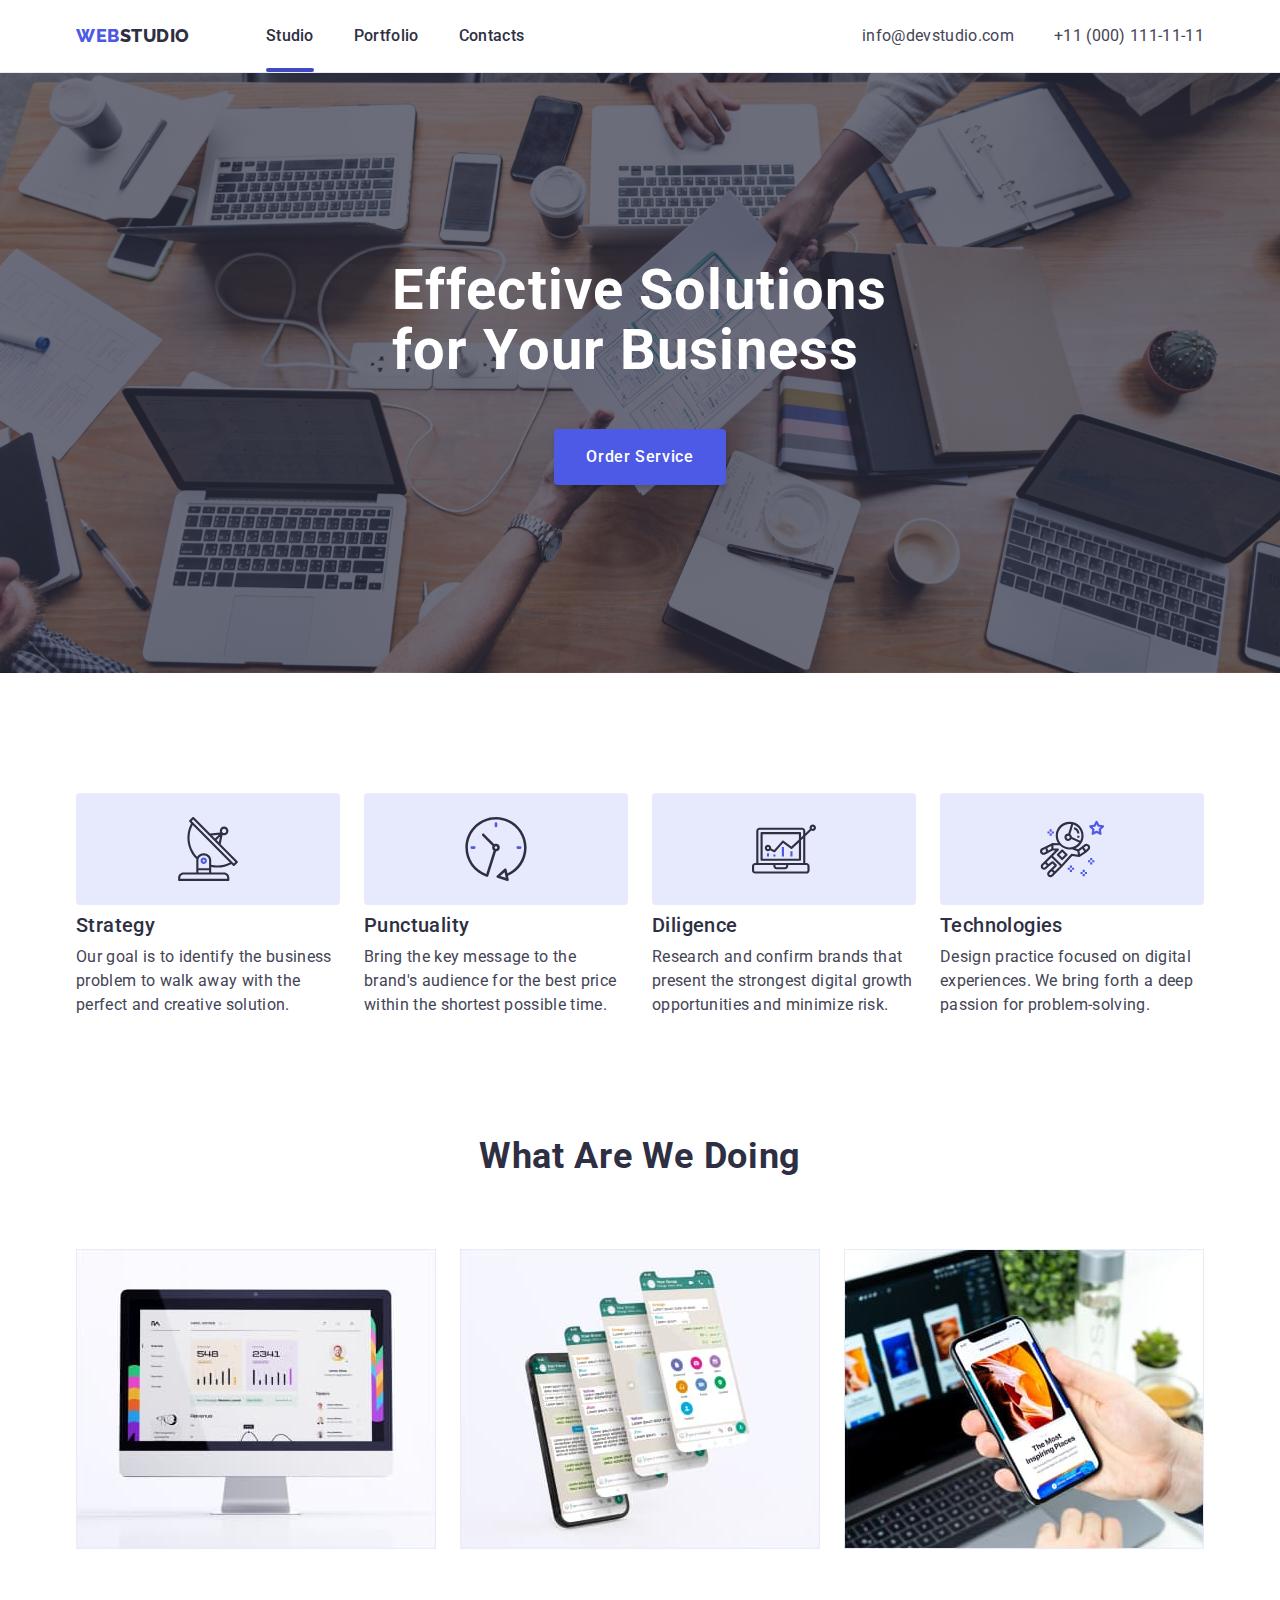
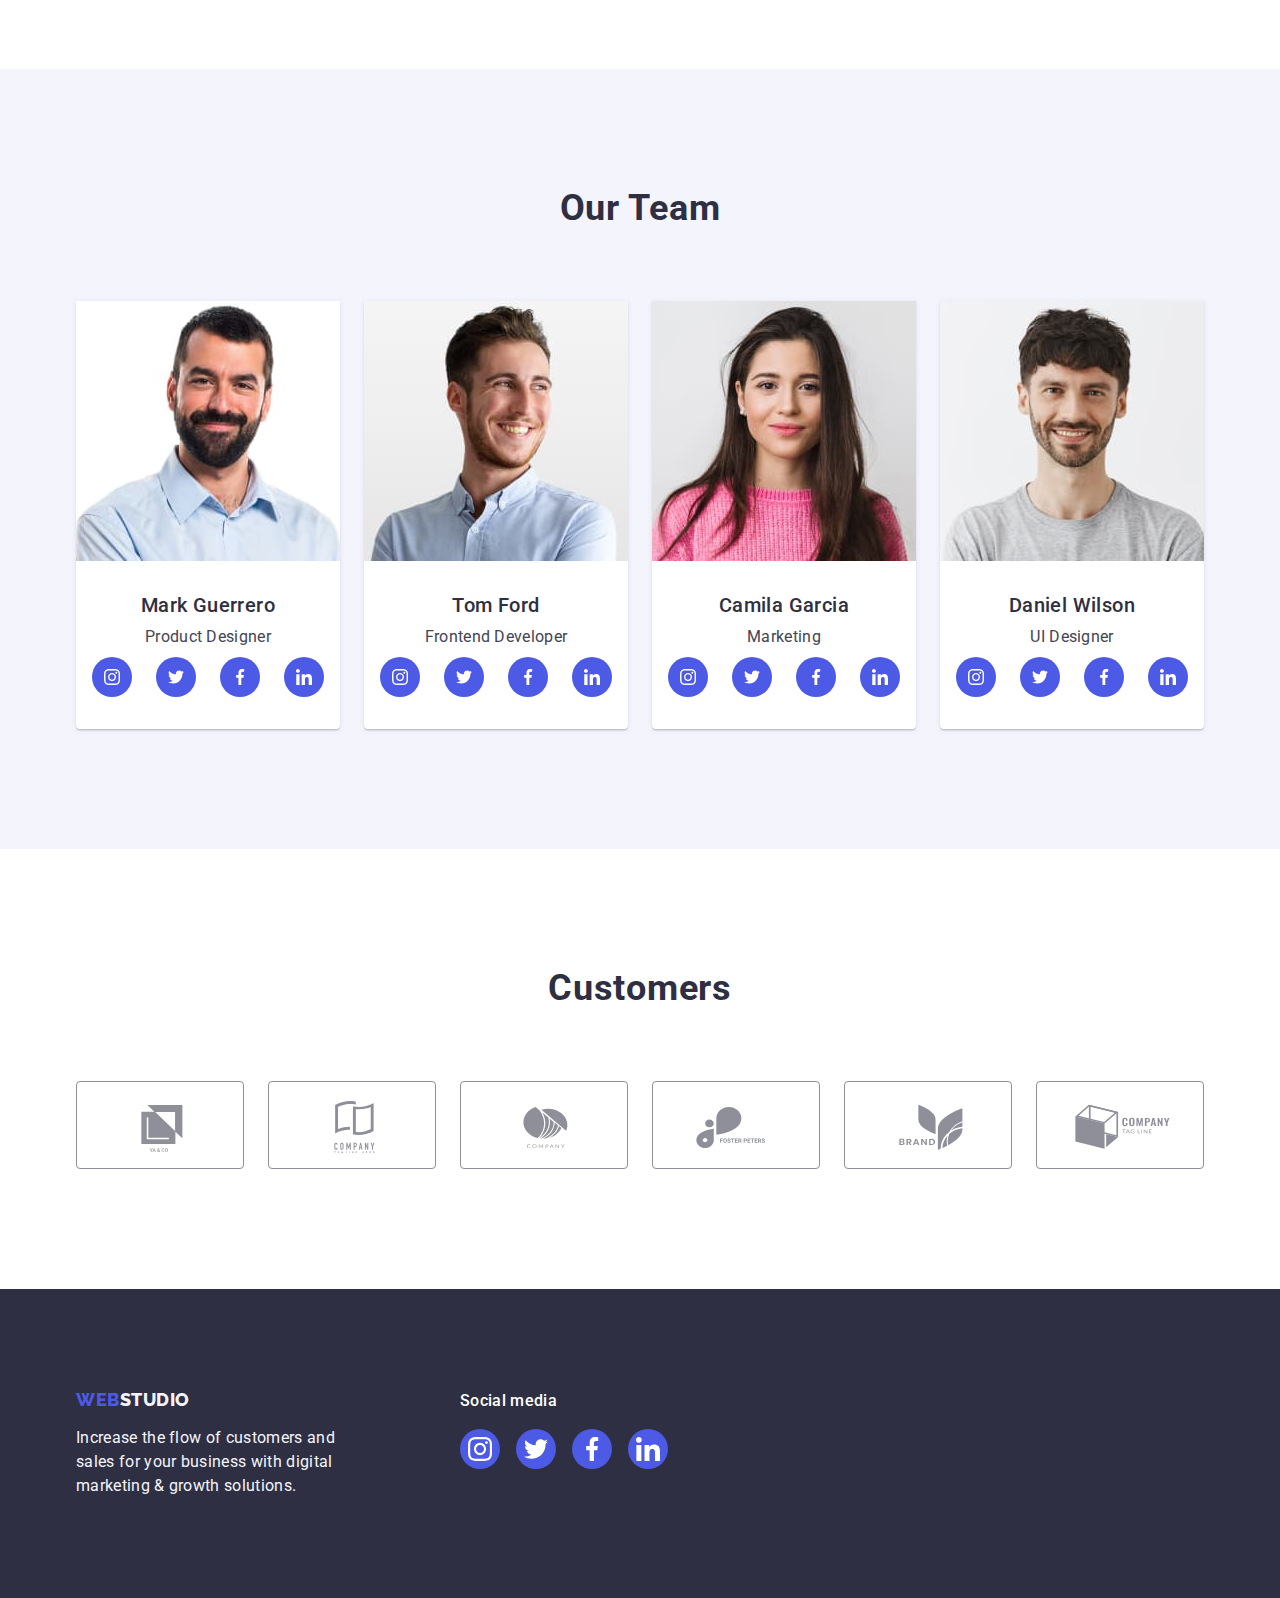
==== commit 9311029e: "44fuck44" ====
--- a/index.html
+++ b/index.html
@@ -15,7 +15,7 @@
 <body>
     <!-- =============== HEADER =============== -->
 <header class="page-header">
-    <div class="container header-container">
+    <div class="container header-container ">
         <nav class="page-nav">
             <a class="logo .icon-compass" href="./index.html" rel="noopener noreferrer">Web<span class="logo-span">Studio</span>
             </a>
@@ -48,7 +48,7 @@
     <section class="hero-section">
       <div class="container">
         <h1 class="hero-title">Effective Solutions <br>for Your Business</h1>
-    <button class="hero-btn" type="button">Order Service</button>
+    <button class="hero-btn" type="button" data-modal-open>Order Service</button>
 </div>
            </section>
     <!-- =============== ADVANTAGES =============== -->
@@ -58,7 +58,7 @@
         <ul class="advantages-list">
             <li class="advantages-item icon-antena">
                 <div class="icon-container">
-                    <svg class="icon-adv" width="64" heigth="64">
+                    <svg class="icon-adv" width="64" height="64">
                         <use href="./images/icons.svg#icon-antenna"></use>
                     </svg></div>
                 <h3 class="advantages-title">
@@ -69,7 +69,7 @@
             </li>
             <li class="advantages-item">
                 <div class="icon-container">
-                    <svg class="icon-adv" width="64" heigth="64">
+                    <svg class="icon-adv" width="64" height="64">
                         <use href="./images/icons.svg#icon-clock"></use>
                     </svg>
                 </div>
@@ -81,7 +81,7 @@
             </li>
             <li class="advantages-item">
                 <div class="icon-container">
-                    <svg class="icon-adv" width="64" heigth="64">
+                    <svg class="icon-adv" width="64" height="64">
                         <use href="./images/icons.svg#icon-diagram"></use>
                     </svg>
                 </div>
@@ -93,7 +93,7 @@
             </li>
             <li class="advantages-item">
                 <div class="icon-container">
-                    <svg class="icon-adv" width="64" heigth="64">
+                    <svg class="icon-adv" width="64" height="64">
                         <use href="./images/icons.svg#icon-astronaut"></use>
                     </svg>
                 </div>
@@ -148,8 +148,7 @@
                 </li>
                 <li class="social-item-team">
                     <a class="social-link-team" 
-                    href="" r
-                    el="noopener noreferrer" 
+                    href="" rel="noopener noreferrer" 
                     target="_blank"
                     aria-label="link to twitter">
                         <svg class="social-icon-team" width="16" height="16">
@@ -159,8 +158,7 @@
                 </li>
                 <li class="social-item-team">
                     <a class="social-link-team" 
-                    href="" r
-                    el="noopener noreferrer" 
+                    href="" rel="noopener noreferrer" 
                     target="_blank"
                     aria-label="link to facebook">
                         <svg class="social-icon-team" width="16" height="16">
@@ -170,8 +168,7 @@
                 </li>
                               <li class="social-item-team">
                     <a class="social-link-team" 
-                    href="" r
-                    el="noopener noreferrer" 
+                    href="" rel="noopener noreferrer" 
                     target="_blank"
                     aria-label="link to linkedin">
                         <svg class="social-icon-team" width="16" height="16">
@@ -412,6 +409,16 @@
            </div>
        </div>
     </footer>
- 
+<!-- =============== MODAL_WINDOW ================= -->
+ <div class="backdrop is-hidden" data-modal>
+    <div class="modal-window">
+        <button class="close-btn" data-modal-close>
+        <svg class="close-btn-icon" width="8" height="8">
+            <use href="./images/icons.svg#icon-close-btn"></use>
+        </svg>
+        </button>
+    </div>
+ </div>
+<script src="./js/modal.js"></script>
 </body>
 </html>--- a/css/styles.css
+++ b/css/styles.css
@@ -47,10 +47,10 @@
     /* ========= HEADER ========= */
    .page-header 
    {border-bottom: 1px solid var(--portfolio-button-shadow); 
-  position: sticky;
+  /* position: sticky;
     top: -1px;
     z-index: 999;
-    background-color: var(--main-bg-color);
+    background-color: var(--main-bg-color); */
   }
    
    .header-container 
@@ -85,19 +85,19 @@
         color: var(--main-text-color);
       }
 
-             /* .header-container::before
+             /* .header-container::after
         {content: "";
           display: block;
-          width: 22px;
-          height: 22px;
-          margin-right: 10px;
+         width: 28px;
+         height: 28px;
+          margin-left: 30px;
          background-position: center;
             background-size: contain;
             background-repeat: no-repeat;
-          background-color: var(--iris-btn-background);
+          background-color: blue;
         background-image: url(../images/compass-drafting-solid.svg);  } */
       
-         
+    
 
 .nav-list
 {display: flex;
@@ -501,8 +501,7 @@
 {display: flex;
 justify-content: center;
   gap: 24px;
-margin-bottom: 72px;
-}
+margin-bottom: 72px;}
   
 .portfolio-btn
 {  display: inline-block;
@@ -548,6 +547,30 @@
   width: calc((100% - 48px) / 3);
 }
 
+.wraper
+{position: relative;
+ overflow: hidden;}
+
+.overlay
+{padding: 40px 32px;
+ 
+  position: absolute;
+   top: 0;
+   left: 0;
+  width: 100%;
+    height: 100%;
+      background-color: var(--hover-ocean-color);
+transform: translateY(100%);
+transition: transform var(--transition);}
+
+.wraper:hover .overlay 
+{transform: translateY(0);}
+
+.overlay-text 
+{color: var(--cloud-suptitle-light);
+font-size: 16px;
+  line-height: 1.5;
+  letter-spacing: 0.32px;}
 
 .portfolio-image-title
 {font-weight: 500;
@@ -565,4 +588,62 @@
       color: var(--slate-contacts-color);
     }
 
-            +    /* MODAL WINDOW */
+
+    .backdrop
+    {position: fixed;
+      top: 0;
+      left: 0;
+      
+      width: 100%;
+      height: 100%;
+    background-color: rgba(46, 47, 66, 0.3);
+  transition: transform var(--transition) visibility var(--transition);}
+
+    .backdrop.is-hidden
+    {opacity: 0;
+    pointer-events: none;
+  visibility: hidden;
+  }
+    
+    .modal-window
+    {position: absolute;
+      top: 50%;
+      left: 50%;
+      
+      max-width: 408px;
+      width: 100%;
+      min-height: 576px;
+      transform: translate(-50%, -50%);
+      padding: 20px;
+
+    background-color: var(--cloud-suptitle-light);
+    transition: transform var(--transition) visibility var(--transition); }
+
+  .backdrop.is-hidden .modal-window 
+  { transform: translateX(-50%) translateY(-50%) scale(0.7);   }
+
+  .close-btn
+  {position: absolute;
+    top: 24px;
+    right: 24px;
+
+  width: 24px;
+  height: 24px;
+  border-radius: 50%;
+  padding: 8px;
+display: flex;
+justify-content: center;
+align-items: center;
+  border: 1px solid var(--portfolio-button-shadow);
+  background-color: var(--portfolio-button-shadow);
+}
+
+.close-btn:hover,
+.close-btn:focus 
+{background-color: var(--hover-ocean-color);}
+
+.close-btn:hover .close-btn-icon,
+.close-btn:focus .close-btn-icon {
+  fill: var(--main-bg-color);
+}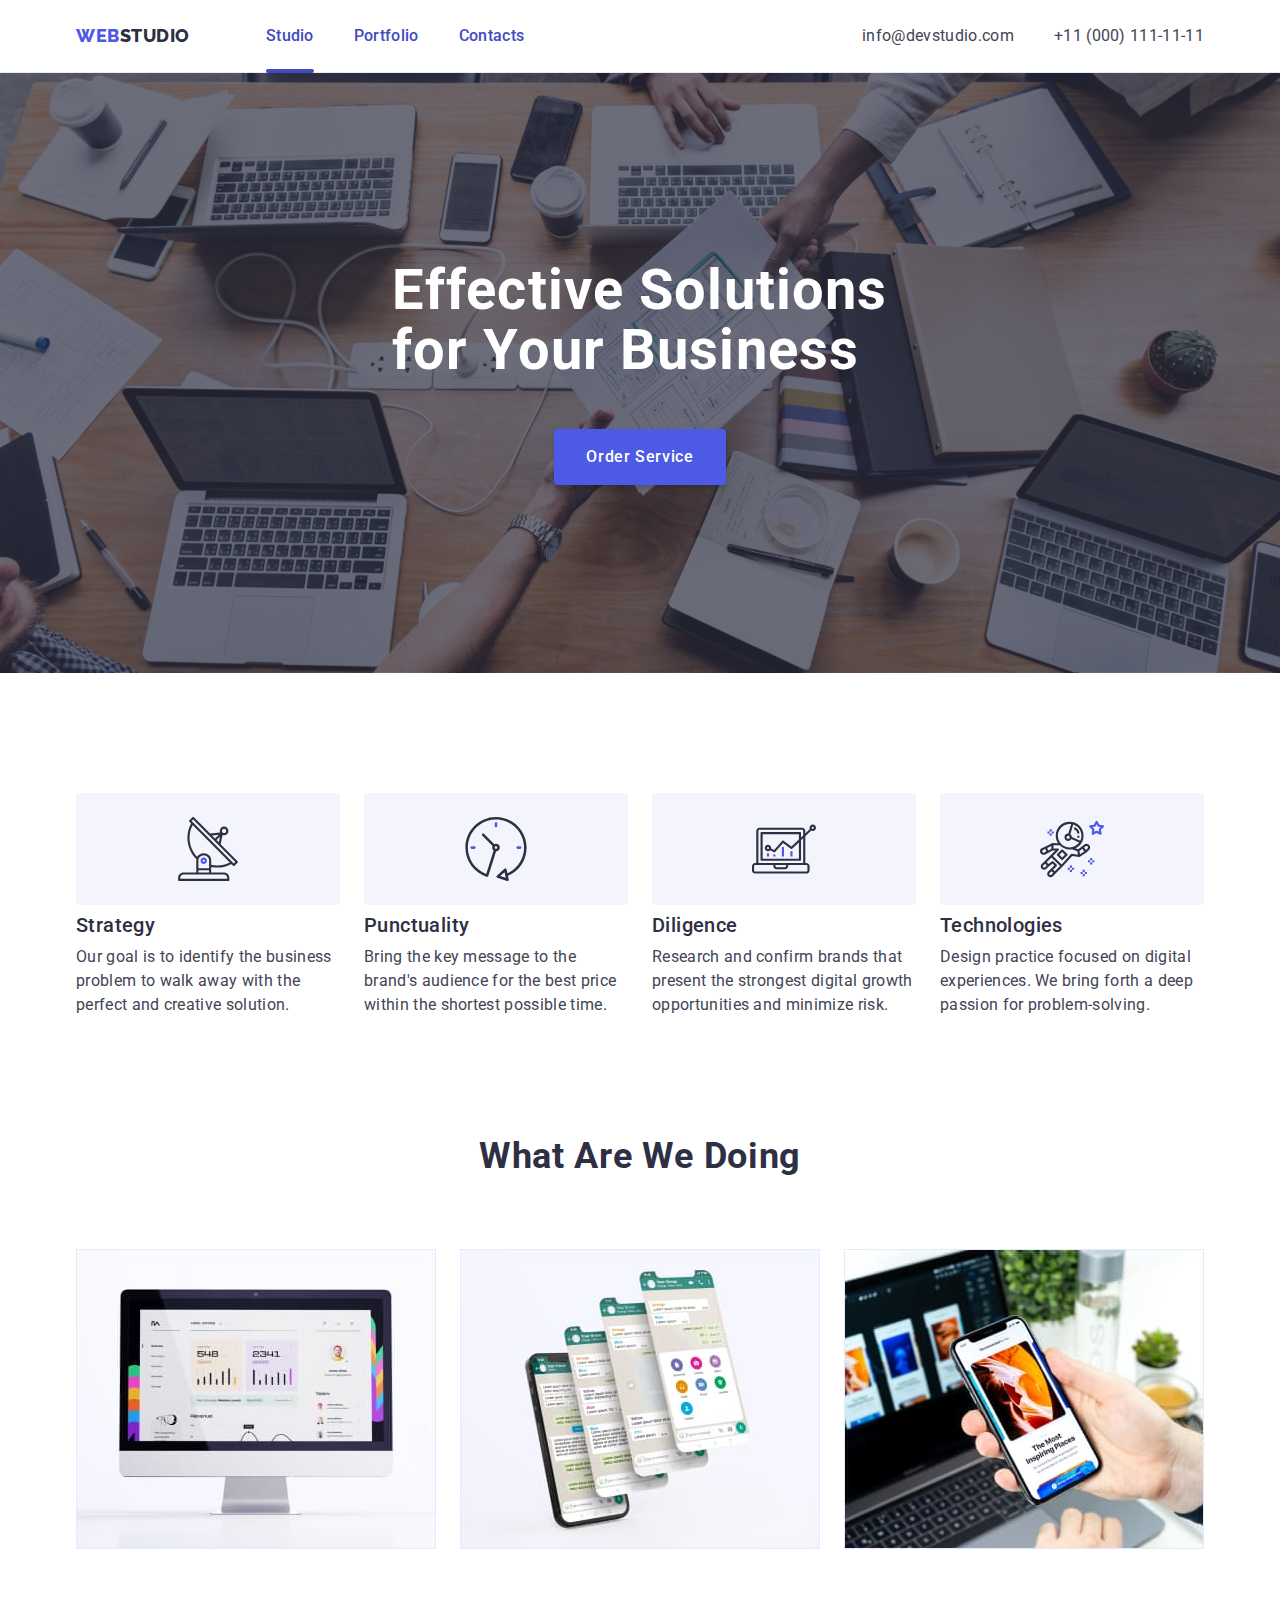
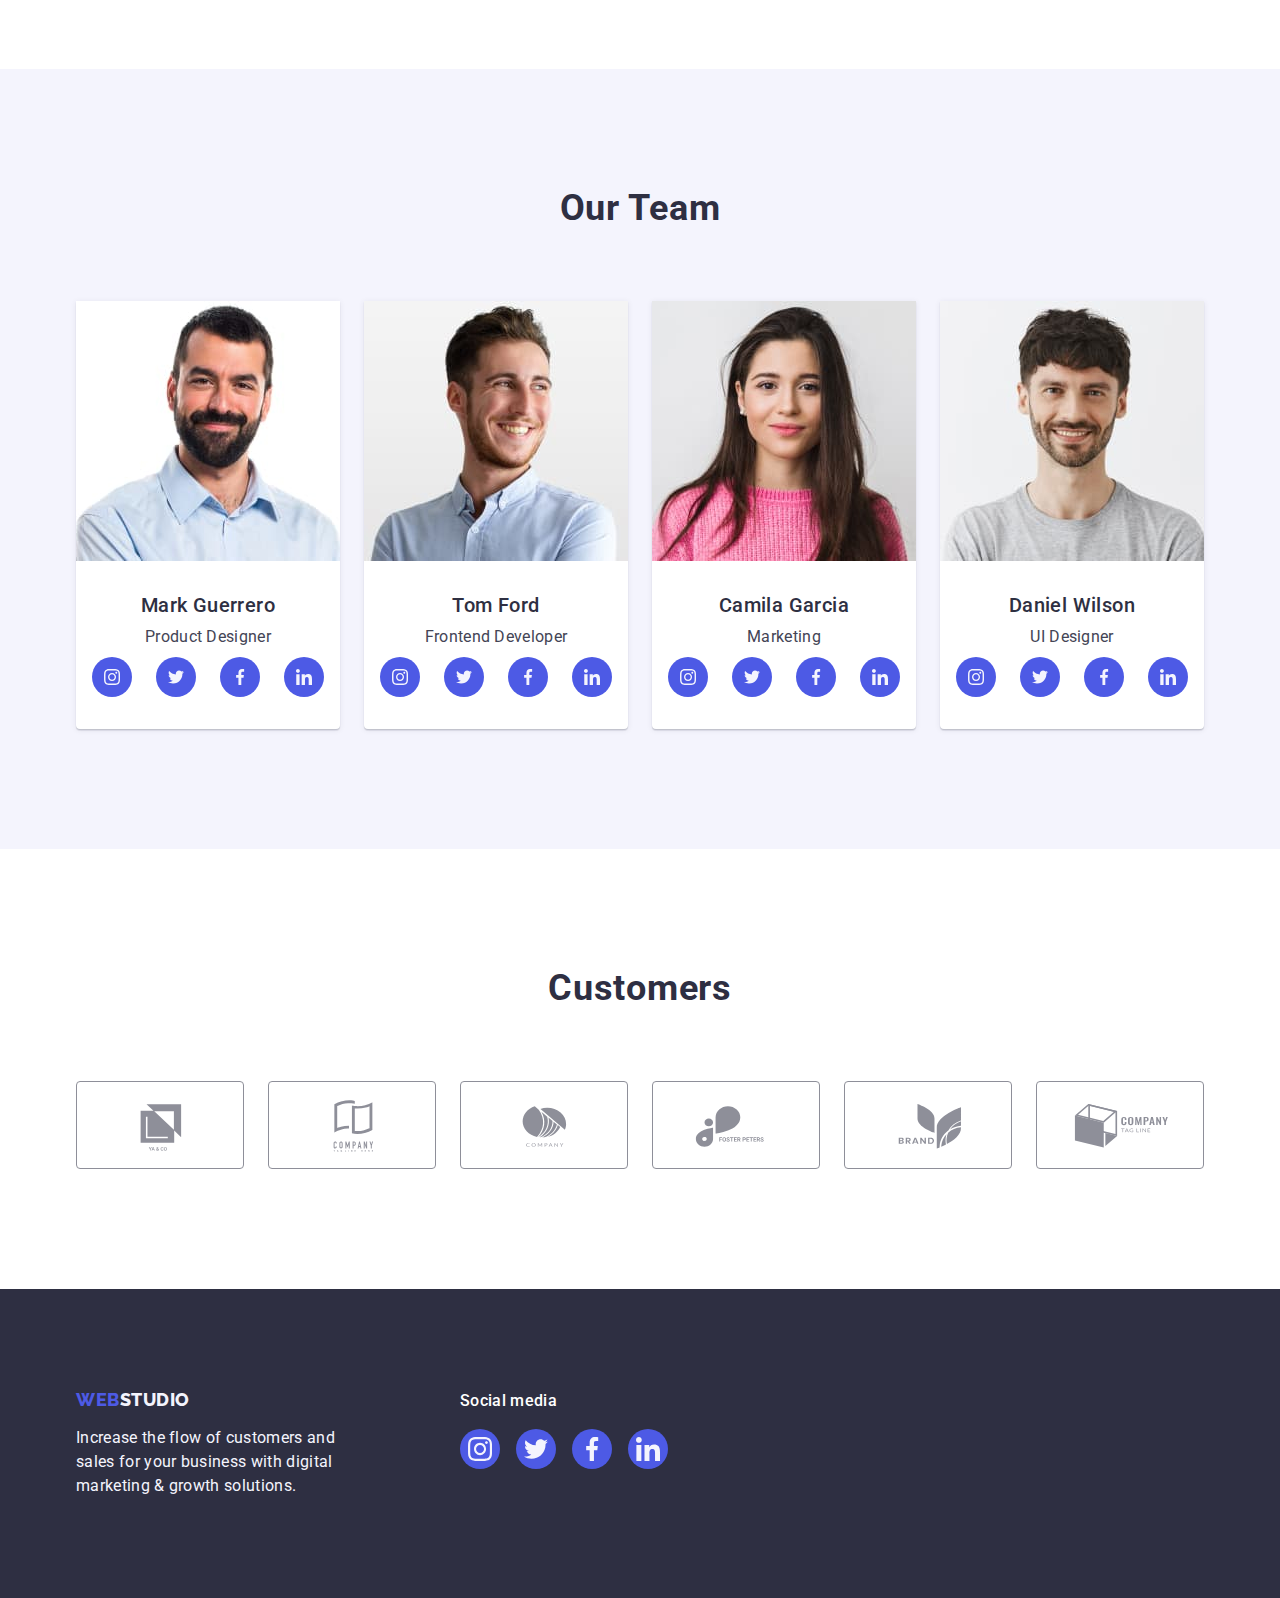
==== commit e67c07a5: "4444" ====
--- a/index.html
+++ b/index.html
@@ -412,7 +412,7 @@
 <!-- =============== MODAL_WINDOW ================= -->
  <div class="backdrop is-hidden" data-modal>
     <div class="modal-window">
-        <button class="close-btn" data-modal-close>
+        <button class="close-btn" data-modal-close type="button">
         <svg class="close-btn-icon" width="8" height="8">
             <use href="./images/icons.svg#icon-close-btn"></use>
         </svg>
--- a/css/styles.css
+++ b/css/styles.css
@@ -47,6 +47,10 @@
     /* ========= HEADER ========= */
    .page-header 
    {border-bottom: 1px solid var(--portfolio-button-shadow); 
+box-shadow: 0px 1px 6px 0px rgba(46, 47, 66, 0.08),
+ 0px 1px 1px 0px rgba(46, 47, 66, 0.16),
+ 0px 2px 1px 0px rgba(46, 47, 66, 0.08);
+
   /* position: sticky;
     top: -1px;
     z-index: 999;
@@ -110,6 +114,7 @@
  .nav-link 
  { padding-top: 24px;
   padding-bottom: 24px;
+  
   display: block;
   position: relative;
 
@@ -118,7 +123,7 @@
     line-height: 1.5;
     letter-spacing: 0.02em;
     
-    color: var(--main-text-color);
+    color: var(--hover-ocean-color);
     transition: color var(--transition);}
 
     .nav-link:hover,
@@ -128,6 +133,7 @@
   .active::after {
   content: "";
    background-color: var(--hover-ocean-color);
+   bottom: -1px;
    left: 0;
    margin-top: 20px;
    display: block;
@@ -162,8 +168,8 @@
 
  .hero-section
    {background-color: var(--main-text-color);
-  background-image: linear-gradient(rgba(46, 47, 66, 0.7),
-      rgba(46, 47, 66, 0.7)), url(../images/people-office.png);
+  background-image: linear-gradient(rgba(46, 47, 66, 0.7), rgba(46, 47, 66, 0.7)), 
+  url(../images/people-office.jpg);
   background-repeat: no-repeat;
   background-position: center;
   background-size: cover;
@@ -173,6 +179,7 @@
   margin: 0 auto;
   }  
     /* linear-gradient(to bottom, rgba(46, 47, 66, 0.7)), */
+    
 
  .hero-title 
   {font-weight: 700;
@@ -219,7 +226,7 @@
   padding-bottom: 120px; }
 
   .icon-container
-  {background-color: var(--portfolio-button-shadow);
+  {background-color: var(--cloud-suptitle-light);
   display: flex;
     align-items: center;
     justify-content: center;
@@ -330,7 +337,7 @@
   width: calc((100% - 72px) / 4);}
 
 .names-container 
-{padding: 32px 16px;}
+{padding: 32px 0;}
 
   .team-name
   {font-weight: 500;
@@ -354,6 +361,7 @@
 
   .social-list-team {
   display: flex;
+  justify-content: center;
   gap: 24px;
  /* outline: 1px solid tomato; */
 
@@ -368,8 +376,8 @@
 height: 40px;}
 
   .social-icon-team
-  {fill: var(--main-bg-color); 
-  transition: background-color var(--transition);
+  {fill: var(--cloud-suptitle-light); 
+  transition: background-color 250ms cubic-bezier(0.4, 0, 0.2, 1);
   }
 
  .social-link-team:hover,
@@ -397,7 +405,11 @@
   gap: 24px;}
 
   .customers-link
-  {display: block;
+  {display: flex;
+    align-items: center;
+    justify-content: center;
+
+    color: var(--slate-customers-color);
   border: 1px solid var(--slate-customers-color);
 border-radius: 4px;
 width: 168px;
@@ -407,7 +419,7 @@
 transition: fill var(--transition), border-color var(--transition);}
 
 .customers-icon
-{fill: var(--slate-customers-color)}
+{fill: currentColor;}
 
     .customers-link:hover,
         .customers-link:focus
@@ -424,7 +436,7 @@
 padding: 100px 0 ;
 }
 .footer-container {display: flex;
-
+align-items: baseline;
 /* outline: 1px dashed tomato; */
 }
 
@@ -484,9 +496,9 @@
 background-color: var(--iris-btn-background);}
 
 .social-icon-foot
-{fill: var(--main-bg-color);
-
-transition: color var(--transition), background-color var(--transition);}
+{fill: var(--cloud-suptitle-light);
+
+transition: color var(--transition), background-color 250ms cubic-bezier(0.4, 0, 0.2, 1);}
 
 .social-link-foot:hover,
 .social-link-foot:focus
@@ -517,9 +529,10 @@
       cursor: pointer;    
   border: 1px solid var(--portfolio-button-shadow);
 
-  transition: color var(--transition), background-color var(--transition);
-  
-        }
+  transition: color 250ms cubic-bezier(0.4, 0, 0.2, 1),
+    background-color 250ms cubic-bezier(0.4, 0, 0.2, 1),
+    border-color 250ms cubic-bezier(0.4, 0, 0.2, 1),
+    box-shadow 250ms cubic-bezier(0.4, 0, 0.2, 1); }
 
       .portfolio-btn:hover,
       .portfolio-btn:focus
@@ -546,6 +559,16 @@
 {border: 1px solid var(--portfolio-button-shadow);
   width: calc((100% - 48px) / 3);
 }
+
+.portfolio-image-link
+{display: block;
+transition: box-shadow 250ms cubic-bezier(0.4, 0, 0.2, 1);}
+
+.portfolio-image-link:hover,
+.portfolio-image-link:focus
+{box-shadow: 0px 1px 6px rgba(46, 47, 66, 0.08),
+  0px 1px 1px rgba(46, 47, 66, 0.16),
+  0px 2px 1px rgba(46, 47, 66, 0.08);}
 
 .wraper
 {position: relative;
@@ -564,7 +587,7 @@
 transition: transform var(--transition);}
 
 .wraper:hover .overlay 
-{transform: translateY(0);}
+{transform: translateY(0%);}
 
 .overlay-text 
 {color: var(--cloud-suptitle-light);
@@ -588,7 +611,7 @@
       color: var(--slate-contacts-color);
     }
 
-    /* MODAL WINDOW */
+    /* ============= MODAL WINDOW ================ */
 
     .backdrop
     {position: fixed;
@@ -597,13 +620,15 @@
       
       width: 100%;
       height: 100%;
-    background-color: rgba(46, 47, 66, 0.3);
-  transition: transform var(--transition) visibility var(--transition);}
+    background-color: rgba(46, 47, 66, 0.4);
+  transition: opacity 250ms cubic-bezier(0.4, 0, 0.2, 1),
+    visibility 250ms cubic-bezier(0.4, 0, 0.2, 1);}
 
     .backdrop.is-hidden
     {opacity: 0;
     pointer-events: none;
   visibility: hidden;
+  
   }
     
     .modal-window
@@ -613,12 +638,16 @@
       
       max-width: 408px;
       width: 100%;
-      min-height: 576px;
-      transform: translate(-50%, -50%);
+      min-height: 584px;
+      transform: translate(-50%, -50%) scale(1);
       padding: 20px;
 
-    background-color: var(--cloud-suptitle-light);
-    transition: transform var(--transition) visibility var(--transition); }
+    background-color: #fcfcfc;
+    box-shadow: 0px 1px 1px rgba(0, 0, 0, 0.14), 
+    0px 1px 3px rgba(0, 0, 0, 0.12), 
+    0px 2px 1px rgba(0, 0, 0, 0.2);
+    border-radius: 4px;
+    transition: transform 250ms cubic-bezier(0.4, 0, 0.2, 1); }
 
   .backdrop.is-hidden .modal-window 
   { transform: translateX(-50%) translateY(-50%) scale(0.7);   }
@@ -631,19 +660,27 @@
   width: 24px;
   height: 24px;
   border-radius: 50%;
-  padding: 8px;
+  padding: 0;
+
+  cursor: pointer;
+  transition: background-color 250ms cubic-bezier(0.4, 0, 0.2, 1), 
+  border 250ms cubic-bezier(0.4, 0, 0.2, 1);
 display: flex;
 justify-content: center;
 align-items: center;
-  border: 1px solid var(--portfolio-button-shadow);
-  background-color: var(--portfolio-button-shadow);
+  
+border: 1px solid rgba(0, 0, 0, 0.1);
+background-color: var(--portfolio-button-shadow);
+
+transition: fill 250ms cubic-bezier(0.4, 0, 0.2, 1);
 }
 
 .close-btn:hover,
 .close-btn:focus 
-{background-color: var(--hover-ocean-color);}
+{background-color: #404bbf;}
 
 .close-btn:hover .close-btn-icon,
 .close-btn:focus .close-btn-icon {
   fill: var(--main-bg-color);
+  border: none;
 }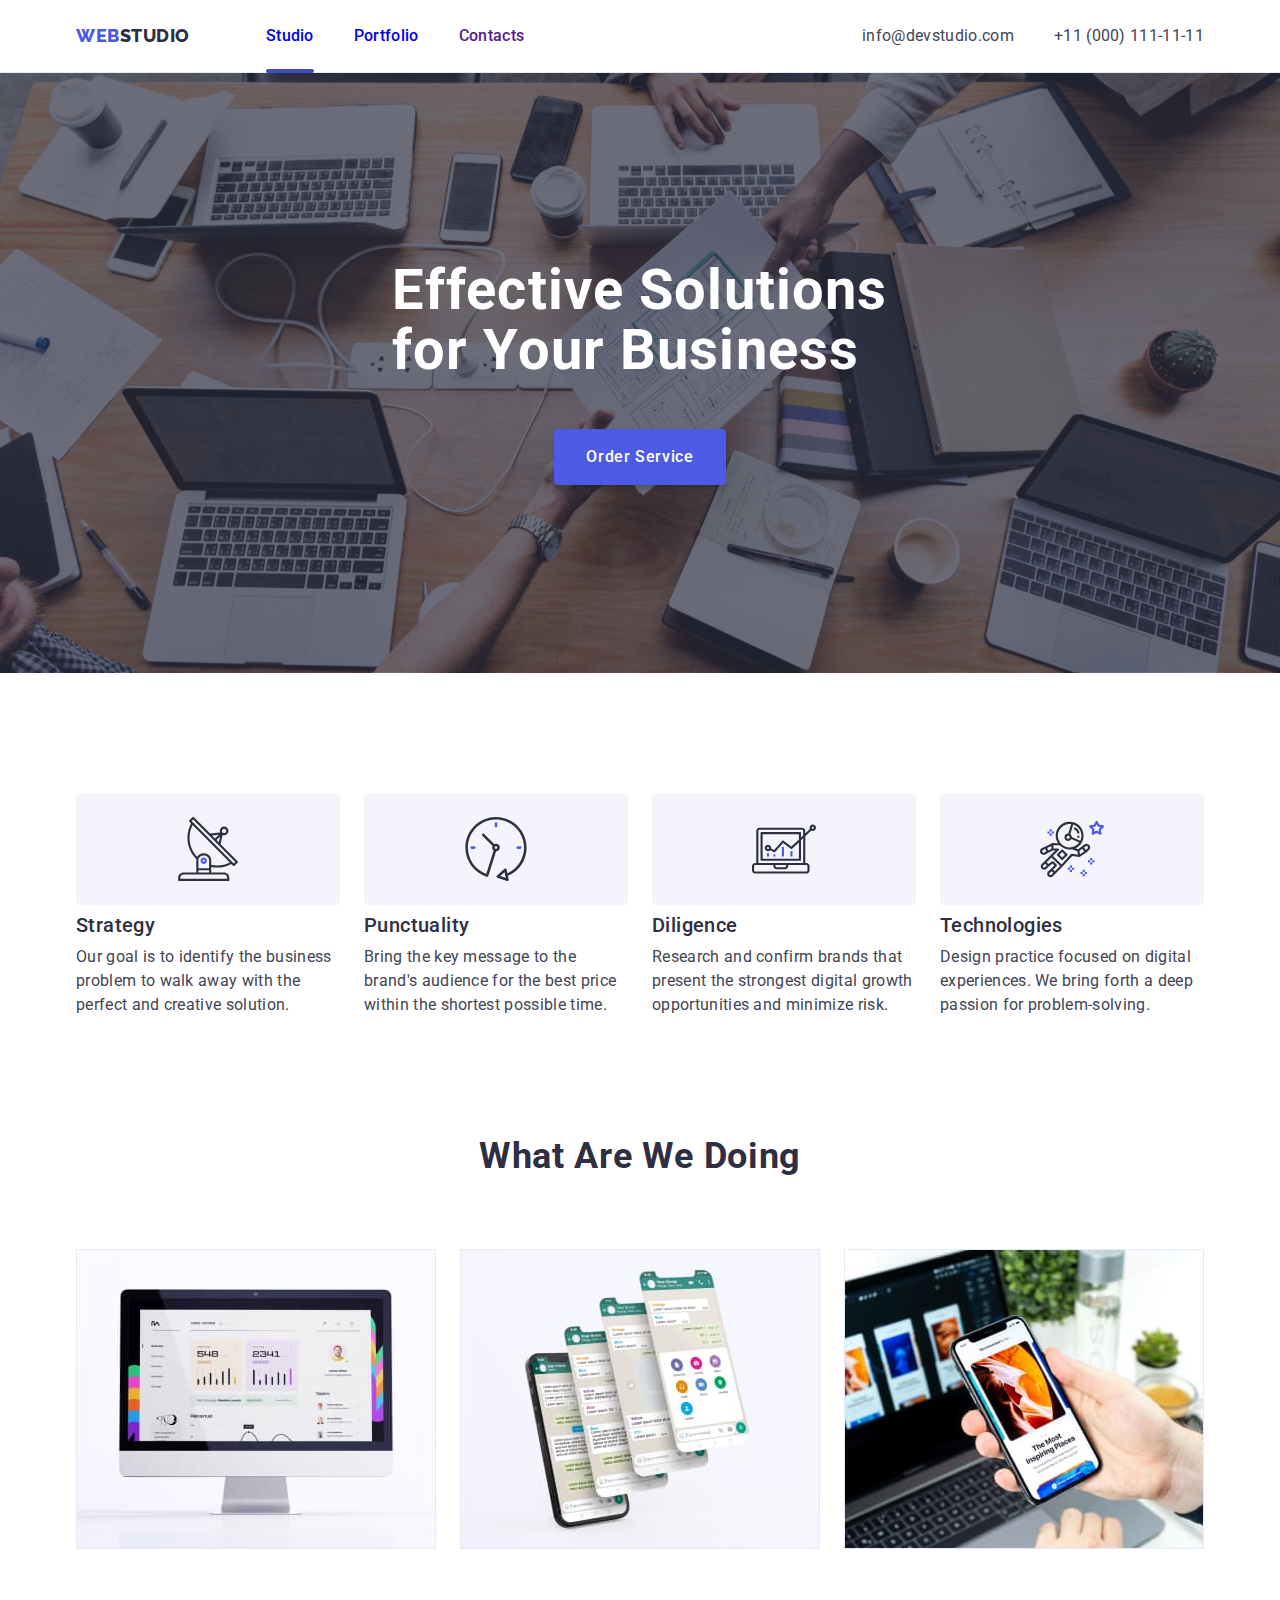
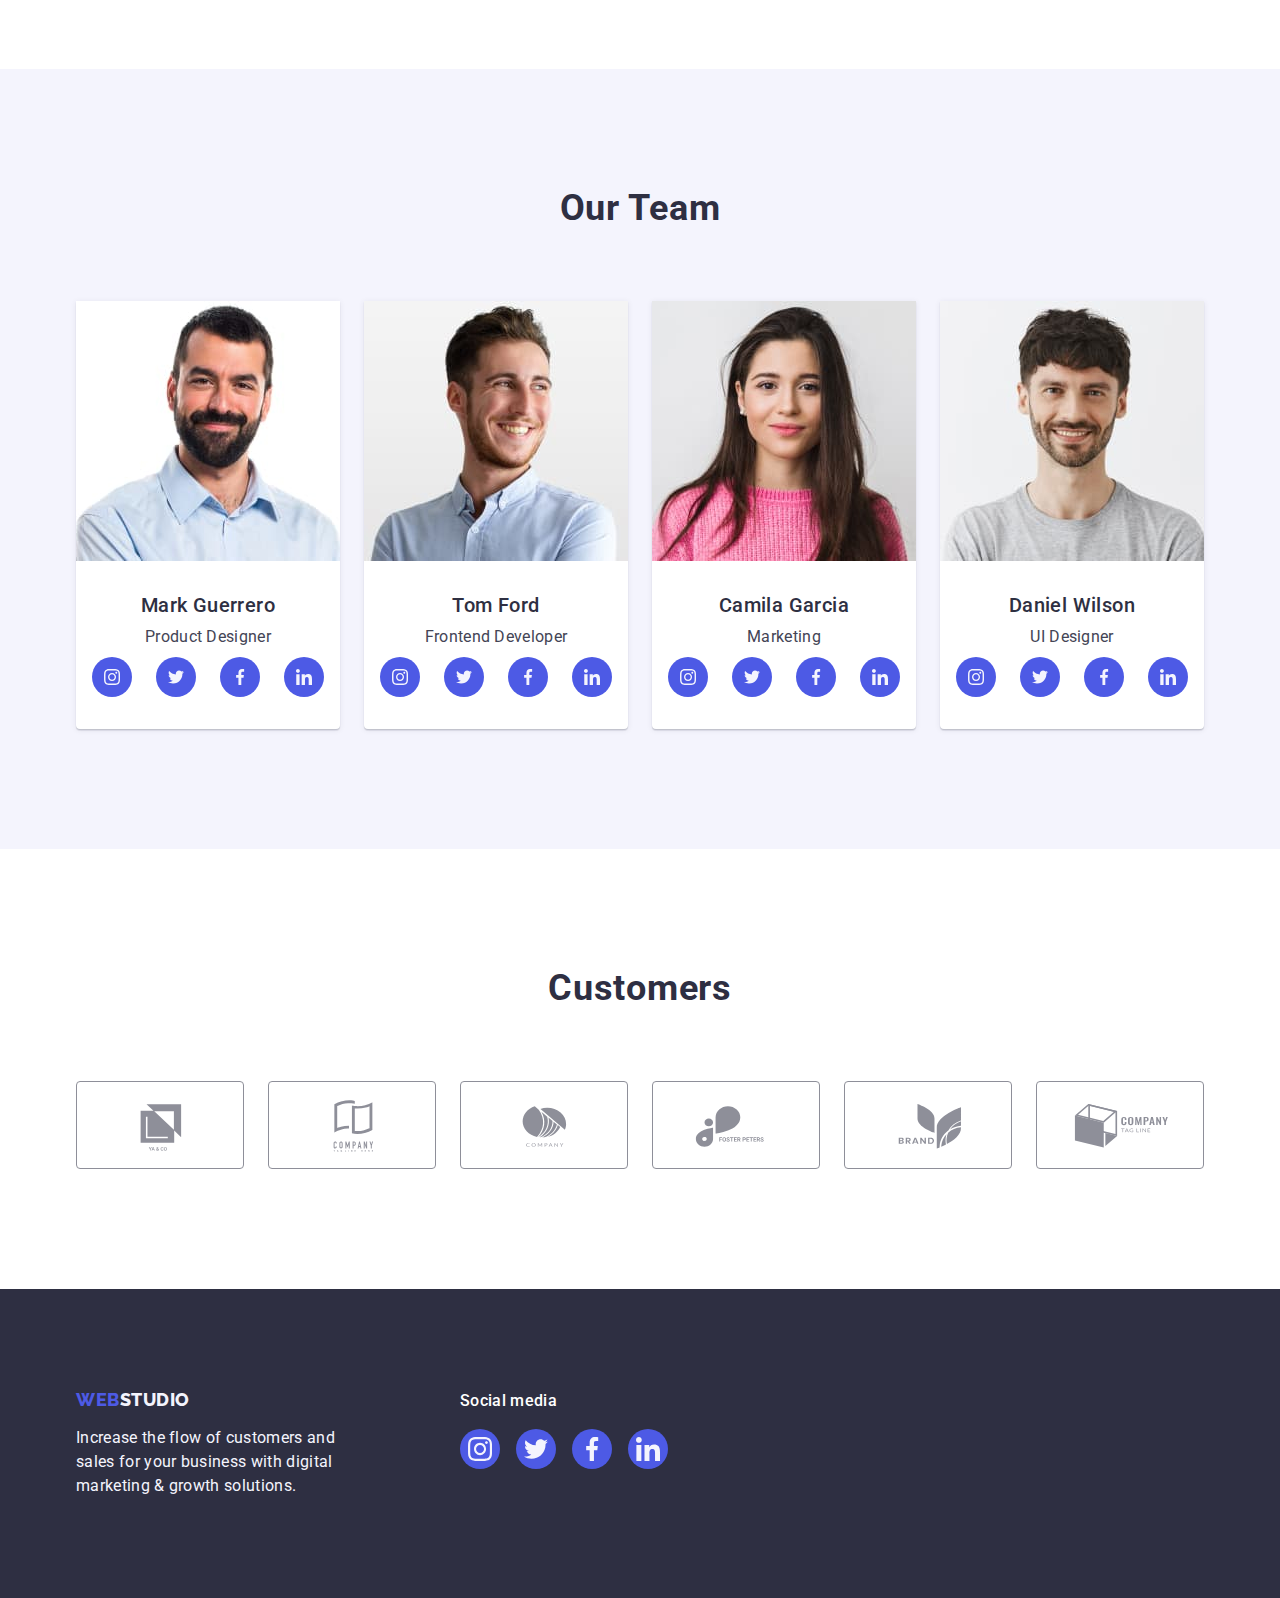
==== commit 5d8f6edb: "4444" ====
--- a/index.html
+++ b/index.html
@@ -199,9 +199,9 @@
                 </li>
                 <li class="social-item-team">
                     <a class="social-link-team" 
-                    href="" r
-                    el="noopener noreferrer" 
-                    target="_blank"
+                    href=""  
+                    target="_blank"
+                    rel="noopener noreferrer"
                     aria-label="link to twitter">
                         <svg class="social-icon-team" width="16" height="16">
                             <use href="./images/icons.svg#icon-twitter"></use>
@@ -210,9 +210,9 @@
                 </li>
                 <li class="social-item-team">
                     <a class="social-link-team" 
-                    href="" r
-                    el="noopener noreferrer" 
-                    target="_blank"
+                    href=""  
+                    target="_blank"
+                    rel="noopener noreferrer"
                     aria-label="link to facebook">
                         <svg class="social-icon-team" width="16" height="16">
                             <use href="./images/icons.svg#icon-facebook"></use>
@@ -221,9 +221,9 @@
                 </li>
                               <li class="social-item-team">
                     <a class="social-link-team" 
-                    href="" r
-                    el="noopener noreferrer" 
-                    target="_blank"
+                    href="" 
+                    target="_blank"
+                    rel="noopener noreferrer"
                     aria-label="link to linkedin">
                         <svg class="social-icon-team" width="16" height="16">
                             <use href="./images/icons.svg#icon-linkedin"></use>
@@ -248,21 +248,21 @@
                 </a>
             </li>
             <li class="social-item-team">
-                <a class="social-link-team" href="" r el="noopener noreferrer" target="_blank" aria-label="link to twitter">
+                <a class="social-link-team" href="" target="_blank" rel="noopener noreferrer" aria-label="link to twitter">
                     <svg class="social-icon-team" width="16" height="16">
                         <use href="./images/icons.svg#icon-twitter"></use>
                     </svg>
                 </a>
             </li>
             <li class="social-item-team">
-                <a class="social-link-team" href="" r el="noopener noreferrer" target="_blank" aria-label="link to facebook">
+                <a class="social-link-team" href="" target="_blank" rel="noopener noreferrer" aria-label="link to facebook">
                     <svg class="social-icon-team" width="16" height="16">
                         <use href="./images/icons.svg#icon-facebook"></use>
                     </svg>
                 </a>
             </li>
             <li class="social-item-team">
-                <a class="social-link-team" href="" r el="noopener noreferrer" target="_blank" aria-label="link to linkedin">
+                <a class="social-link-team" href="" target="_blank" rel="noopener noreferrer" aria-label="link to linkedin">
                     <svg class="social-icon-team" width="16" height="16">
                         <use href="./images/icons.svg#icon-linkedin"></use>
                     </svg>
--- a/css/styles.css
+++ b/css/styles.css
@@ -8,7 +8,7 @@
 --portfolio-button-shadow: #e7e9fc;
 --slate-customers-color: #8E8F99;
 --green-hover-icons: #31D0AA;
---transition: 250ms cubic-bezier(0.4, 0, 0.2, 1);}
+}
 
 body 
 {font-family: "Roboto", sans-serif;
@@ -123,8 +123,8 @@
     line-height: 1.5;
     letter-spacing: 0.02em;
     
-    color: var(--hover-ocean-color);
-    transition: color var(--transition);}
+    
+    transition: color 250ms cubic-bezier(0.4, 0, 0.2, 1);}
 
     .nav-link:hover,
         .nav-link:focus 
@@ -132,6 +132,7 @@
 
   .active::after {
   content: "";
+  color: var(--hover-ocean-color);
    background-color: var(--hover-ocean-color);
    bottom: -1px;
    left: 0;
@@ -157,7 +158,7 @@
         line-height: 1.5;
         letter-spacing: 0.02em;
         color: var(--slate-contacts-color);
-        transition: color var(--transition);
+        transition: color 250ms cubic-bezier(0.4, 0, 0.2, 1);
      }
 
 .header-contacts:hover,
@@ -177,9 +178,7 @@
   padding: 188px 0;
   max-width: 1440px;
   margin: 0 auto;
-  }  
-    /* linear-gradient(to bottom, rgba(46, 47, 66, 0.7)), */
-    
+  }   
 
  .hero-title 
   {font-weight: 700;
@@ -212,13 +211,14 @@
      height: 56px;
      min-width: 169px;
 
-    transition: background-color var(--transition);
+    transition: background-color 250ms cubic-bezier(0.4, 0, 0.2, 1);
    }
                   
   .hero-btn:hover,
   .hero-btn:focus
         { background-color: var(--hover-ocean-color);
-        border: 1px solid transparent;} 
+        border: 1px solid transparent;
+     } 
 
         /* ========= ADVANTAGES ========= */
   .advantages-section 
@@ -304,6 +304,11 @@
  .activity-img 
  {display: block;}
 
+ .activity-item{transition: 250ms cubic-bezier(0.4, 0, 0.2, 1);}
+ .activity-item:hover,
+ .activity-item:focus
+ {transform: scale(1.05);}
+
  /* ========= OUR TEAM ========= */
 .team-section 
 {background-color: var(--cloud-suptitle-light);
@@ -336,6 +341,9 @@
 
   width: calc((100% - 72px) / 4);}
 
+    /* .team-item:hover,
+        .team-item:focus
+        {transform: scale(1.03);} */
 .names-container 
 {padding: 32px 0;}
 
@@ -416,7 +424,8 @@
 height: 88px;
 padding: 16px 32px;
 
-transition: fill var(--transition), border-color var(--transition);}
+transition: fill 250ms cubic-bezier(0.4, 0, 0.2, 1), 
+border-color 250ms cubic-bezier(0.4, 0, 0.2, 1);}
 
 .customers-icon
 {fill: currentColor;}
@@ -424,11 +433,15 @@
     .customers-link:hover,
         .customers-link:focus
         {border-color: var(--hover-ocean-color);
-        color: var(--hover-ocean-color);}
+        color: var(--hover-ocean-color);
+      /* transform: scale(1.03); */
+    }
 
         .customers-icon:hover,
         .customers-icon:focus 
-    {    fill: var(--hover-ocean-color);}
+    {    fill: var(--hover-ocean-color);
+    /* transform: scale(1.05); */
+  }
 
 /* ========= FOOTER ========= */
 .footer-section
@@ -498,7 +511,8 @@
 .social-icon-foot
 {fill: var(--cloud-suptitle-light);
 
-transition: color var(--transition), background-color 250ms cubic-bezier(0.4, 0, 0.2, 1);}
+transition: color 250ms cubic-bezier(0.4, 0, 0.2, 1),
+background-color 250ms cubic-bezier(0.4, 0, 0.2, 1);}
 
 .social-link-foot:hover,
 .social-link-foot:focus
@@ -542,6 +556,7 @@
     0px 2px 1px rgba(0, 0, 0, 0.08), 
     0px 2px 2px rgba(0, 0, 0, 0.12);
        border: transparent;
+      transform: scale(1.07);
        }
 
 .portfolio-image-list
@@ -568,7 +583,8 @@
 .portfolio-image-link:focus
 {box-shadow: 0px 1px 6px rgba(46, 47, 66, 0.08),
   0px 1px 1px rgba(46, 47, 66, 0.16),
-  0px 2px 1px rgba(46, 47, 66, 0.08);}
+  0px 2px 1px rgba(46, 47, 66, 0.08);
+}
 
 .wraper
 {position: relative;
@@ -576,18 +592,19 @@
 
 .overlay
 {padding: 40px 32px;
- 
+  background-color: var(--hover-ocean-color);
   position: absolute;
    top: 0;
    left: 0;
   width: 100%;
     height: 100%;
-      background-color: var(--hover-ocean-color);
+    
 transform: translateY(100%);
-transition: transform var(--transition);}
+transition: transform 250ms cubic-bezier(0.4, 0, 0.2, 1);}
 
 .wraper:hover .overlay 
-{transform: translateY(0%);}
+{transform: translateY(0%);
+}
 
 .overlay-text 
 {color: var(--cloud-suptitle-light);
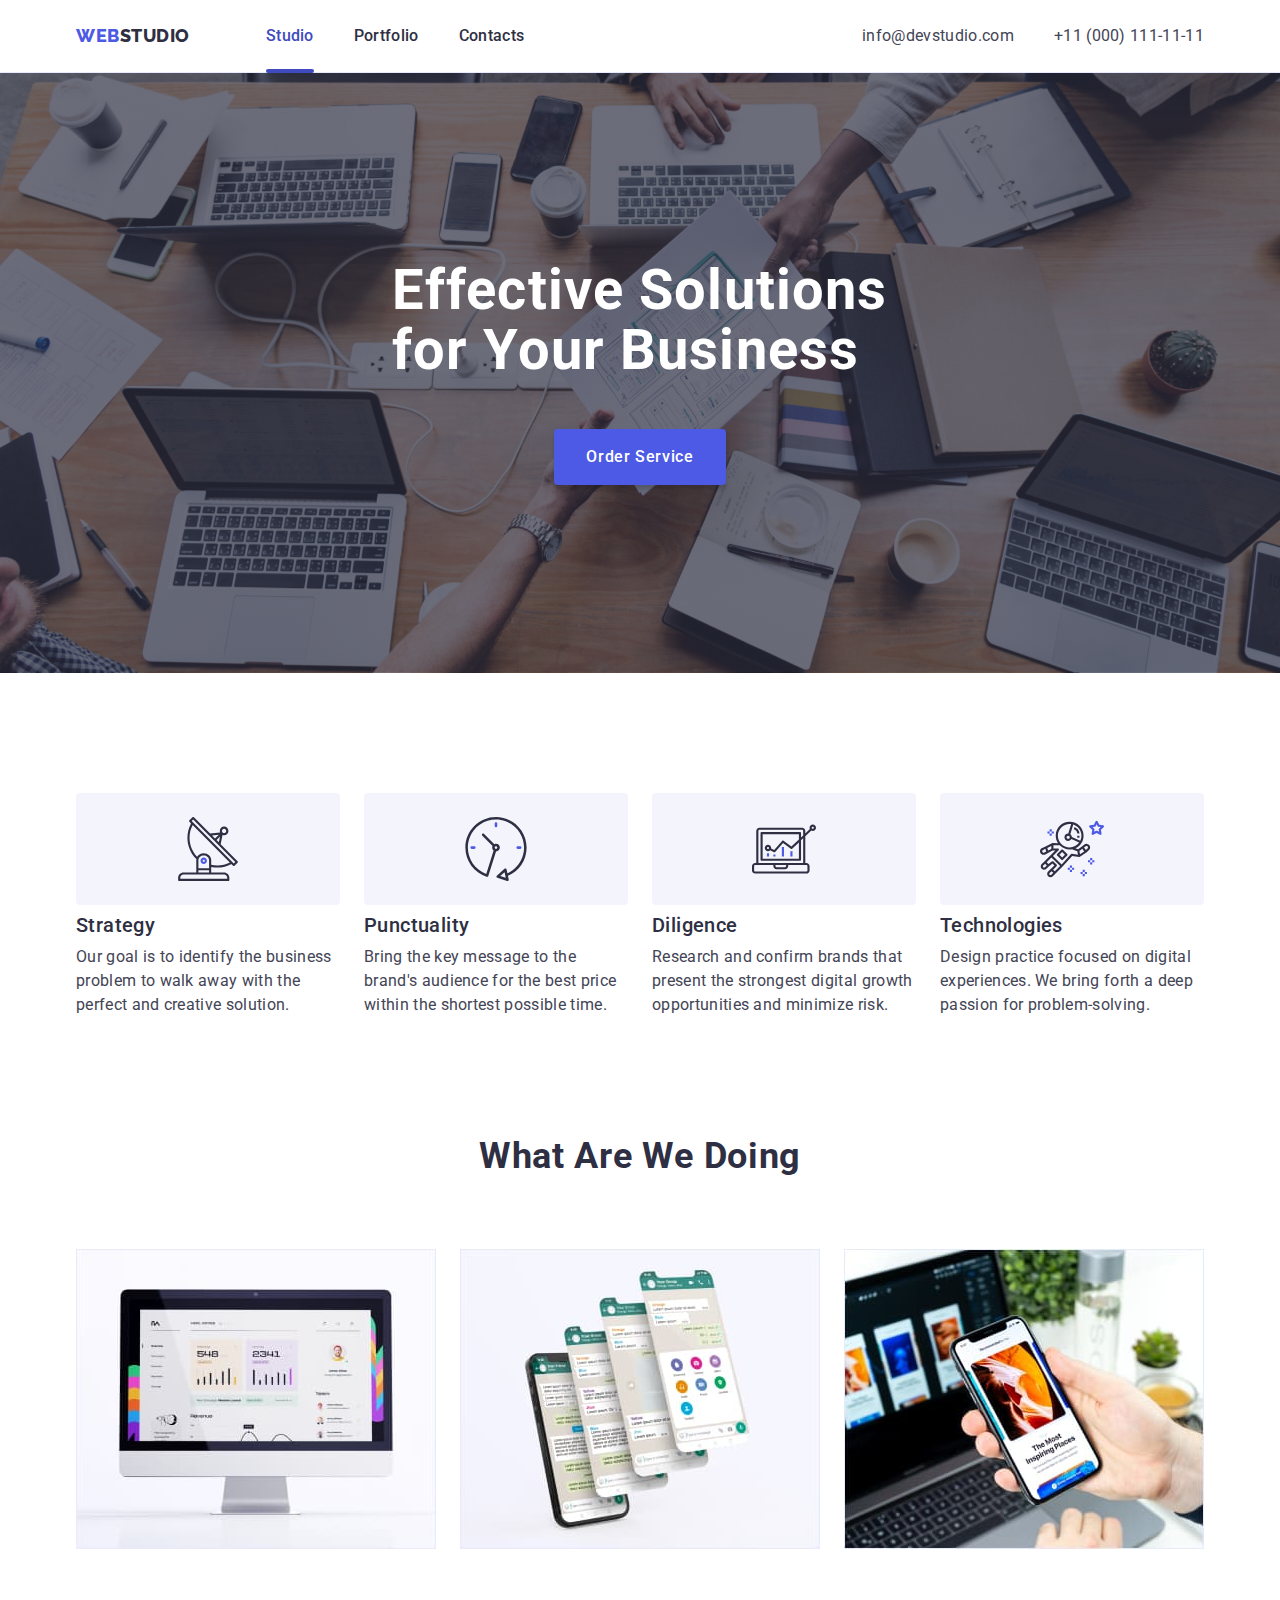
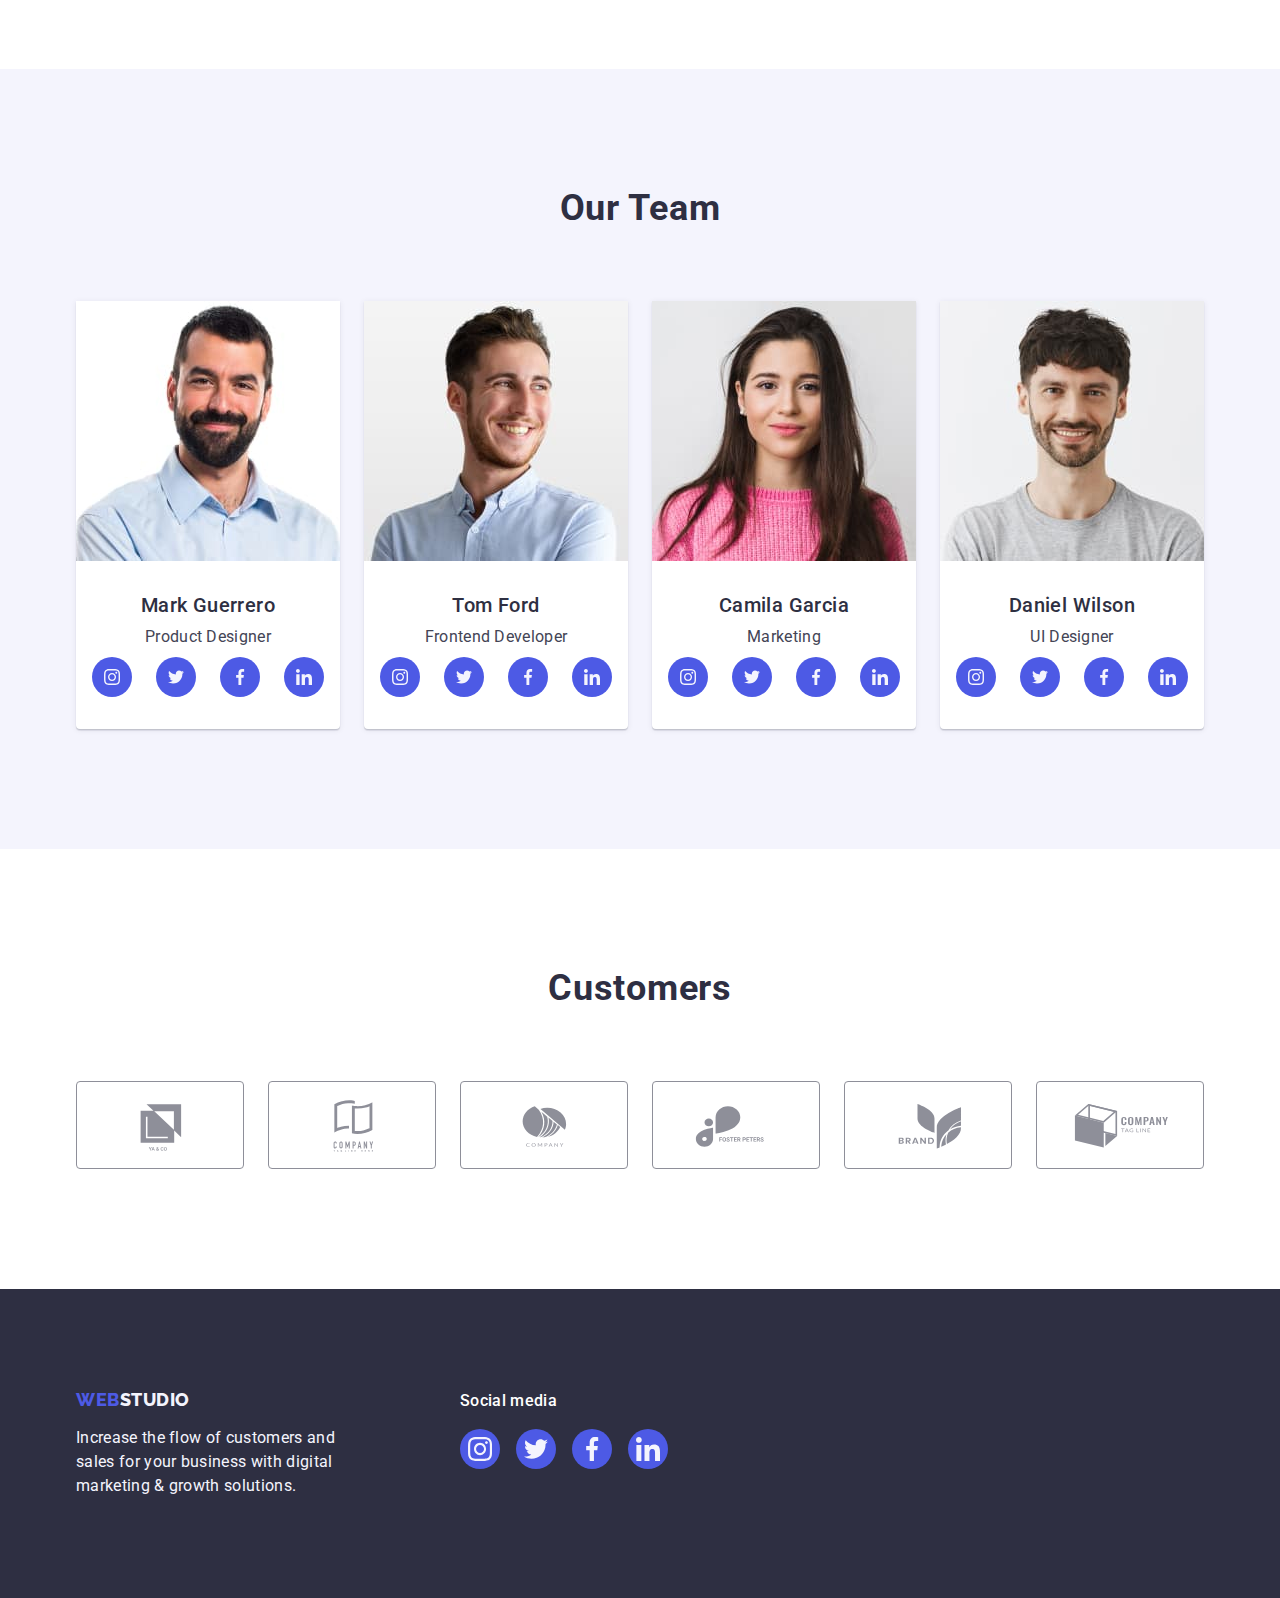
==== commit 369a37c6: "4444" ====
--- a/index.html
+++ b/index.html
@@ -412,6 +412,19 @@
 <!-- =============== MODAL_WINDOW ================= -->
  <div class="backdrop is-hidden" data-modal>
     <div class="modal-window">
+        <!-- <p class="form-suptittle">Leave your contacts and we will call you back</p>
+        <form class="form" name="issue_report_form" autocomplete="off">
+        <label class="form-label">
+            Your name
+            <input class="form-input" type="text" name="username" placeholder="Andrew Berger" autofocus/>
+        </label>
+                <label class="form-label">
+            Topic
+            <input class="form-input" type="text" name="topic" placeholder="Short issue summary" autofocus/>
+        </label>
+ <button class="form-button" type="submit">Submit an issue</button>
+        </form> -->
+       
         <button class="close-btn" data-modal-close type="button">
         <svg class="close-btn-icon" width="8" height="8">
             <use href="./images/icons.svg#icon-close-btn"></use>
--- a/css/styles.css
+++ b/css/styles.css
@@ -105,11 +105,8 @@
 
 .nav-list
 {display: flex;
-gap: 40px;
-
-}
-
-.nav-item {}
+gap: 40px;}
+
 
  .nav-link 
  { padding-top: 24px;
@@ -122,7 +119,7 @@
     font-size: 16px;
     line-height: 1.5;
     letter-spacing: 0.02em;
-    
+    color: var(--main-text-color);
     
     transition: color 250ms cubic-bezier(0.4, 0, 0.2, 1);}
 
@@ -132,16 +129,17 @@
 
   .active::after {
   content: "";
-  color: var(--hover-ocean-color);
-   background-color: var(--hover-ocean-color);
+     background-color: var(--hover-ocean-color);
    bottom: -1px;
    left: 0;
-   margin-top: 20px;
    display: block;
   position: absolute;
    width: 100%;
    border-radius: 2px;
    height: 4px;                }
+     .active {
+      color: var(--hover-ocean-color);
+     }
 
     .page-address
     {font-style: normal;
@@ -381,7 +379,8 @@
   background-color: var(--iris-btn-background);
   border-radius: 50%;
 width: 40px;
-height: 40px;}
+height: 40px;
+transition: background-color 250ms cubic-bezier(0.4, 0, 0.2, 1);}
 
   .social-icon-team
   {fill: var(--cloud-suptitle-light); 
@@ -424,8 +423,8 @@
 height: 88px;
 padding: 16px 32px;
 
-transition: fill 250ms cubic-bezier(0.4, 0, 0.2, 1), 
-border-color 250ms cubic-bezier(0.4, 0, 0.2, 1);}
+transition: border-color 250ms cubic-bezier(0.4, 0, 0.2, 1),
+  color 250ms cubic-bezier(0.4, 0, 0.2, 1);}
 
 .customers-icon
 {fill: currentColor;}
@@ -506,7 +505,8 @@
 border-radius: 50%;
 width: 40px;
 height: 40px;
-background-color: var(--iris-btn-background);}
+background-color: var(--iris-btn-background);
+transition: background-color 250ms cubic-bezier(0.4, 0, 0.2, 1);}
 
 .social-icon-foot
 {fill: var(--cloud-suptitle-light);
@@ -573,44 +573,51 @@
 .portfolio-image-item
 {border: 1px solid var(--portfolio-button-shadow);
   width: calc((100% - 48px) / 3);
-}
+  
+ }
 
 .portfolio-image-link
 {display: block;
-transition: box-shadow 250ms cubic-bezier(0.4, 0, 0.2, 1);}
+transition: box-shadow 250ms cubic-bezier(0.4, 0, 0.2, 1);
+
+}
+
 
 .portfolio-image-link:hover,
-.portfolio-image-link:focus
-{box-shadow: 0px 1px 6px rgba(46, 47, 66, 0.08),
-  0px 1px 1px rgba(46, 47, 66, 0.16),
-  0px 2px 1px rgba(46, 47, 66, 0.08);
-}
+.portfolio-image-link:focus 
+{ box-shadow: 0px 1px 6px rgba(46, 47, 66, 0.08),
+      0px 1px 1px rgba(46, 47, 66, 0.16),
+      0px 2px 1px rgba(46, 47, 66, 0.08); }
 
 .wraper
 {position: relative;
- overflow: hidden;}
+  overflow: hidden;}
 
 .overlay
 {padding: 40px 32px;
-  background-color: var(--hover-ocean-color);
+  background-color: var(--iris-btn-background);
   position: absolute;
    top: 0;
    left: 0;
   width: 100%;
     height: 100%;
+    color: var(--cloud-suptitle-light);
+      font-size: 16px;
+      line-height: 1.5;
+      letter-spacing: 0.32px;
     
 transform: translateY(100%);
 transition: transform 250ms cubic-bezier(0.4, 0, 0.2, 1);}
 
-.wraper:hover .overlay 
-{transform: translateY(0%);
-}
-
-.overlay-text 
+.portfolio-image-link:hover .overlay,
+.portfolio-image-link:focus .overlay
+{ transform: translateY(0%); }
+
+/* .overlay-text 
 {color: var(--cloud-suptitle-light);
 font-size: 16px;
   line-height: 1.5;
-  letter-spacing: 0.32px;}
+  letter-spacing: 0.32px;} */
 
 .portfolio-image-title
 {font-weight: 500;
@@ -667,7 +674,7 @@
     transition: transform 250ms cubic-bezier(0.4, 0, 0.2, 1); }
 
   .backdrop.is-hidden .modal-window 
-  { transform: translateX(-50%) translateY(-50%) scale(0.7);   }
+  { transform: translateX(-50%) translateY(-50%) scale(1);   }
 
   .close-btn
   {position: absolute;
@@ -680,24 +687,77 @@
   padding: 0;
 
   cursor: pointer;
-  transition: background-color 250ms cubic-bezier(0.4, 0, 0.2, 1), 
-  border 250ms cubic-bezier(0.4, 0, 0.2, 1);
+transition: background-color 250ms cubic-bezier(0.4, 0, 0.2, 1), 
+border 250ms cubic-bezier(0.4, 0, 0.2, 1);
+
 display: flex;
 justify-content: center;
 align-items: center;
   
 border: 1px solid rgba(0, 0, 0, 0.1);
 background-color: var(--portfolio-button-shadow);
-
-transition: fill 250ms cubic-bezier(0.4, 0, 0.2, 1);
-}
+}
+.close-btn-icon {transition: fill 250ms cubic-bezier(0.4, 0, 0.2, 1);}
 
 .close-btn:hover,
 .close-btn:focus 
-{background-color: #404bbf;}
+{background-color: #404bbf;
+transform: scale(1.1);
+border: none;}
 
 .close-btn:hover .close-btn-icon,
 .close-btn:focus .close-btn-icon {
   fill: var(--main-bg-color);
   border: none;
+  transform: scale(1.1);
+}
+
+/* ============= Modal FORM ============= */
+.form-suptittle
+{margin-top: 72px;
+margin-bottom: 16px;
+width: 360px;
+
+color: var(--main-text-color);
+  text-align: center;
+  font-size: 16px;
+  font-weight: 500;
+  line-height: 1.5;
+  letter-spacing: 0.32px;}
+
+.form 
+{ display: flex;
+flex-direction: column;
+gap: 12px;
+padding: 8px;
+border: 1px solid #212121;
+max-width: 300px;
+}
+.form-button {
+  align-self: flex-start;
+}
+
+.form-input {
+  padding: 4px;
+  color: #212121;
+  border: 1px solid blue;
+  border-radius: 4px;
+  outline: none;
+}
+.form-label {
+  display: flex;
+  flex-direction: column;
+  transition: color 150ms ease-in-out;
+}
+
+.form-label:focus-within {
+  color: #009688;
+}
+
+.form-input::placeholder {
+  color: #616161;
+}
+
+.form-input:placeholder-shown {
+  border-color: teal;
 }